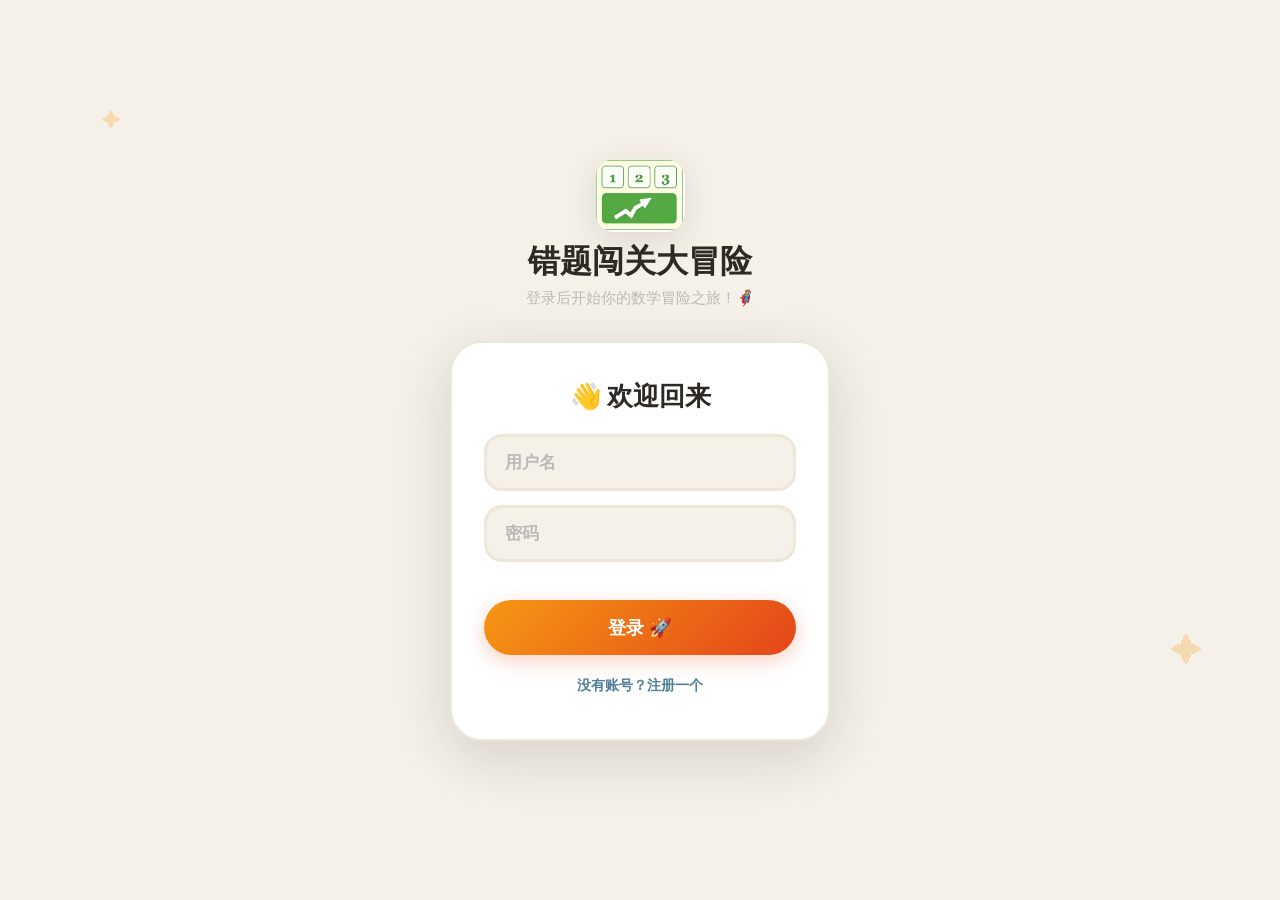
==== index.html @ e61a4754 "Initial commit: 错题闯关大冒险 H5/PWA 版 - FastAPI + Turso (libSQL) + 阿里云 DashScope OCR - PWA: manifest + se" ====
<!DOCTYPE html>
<html lang="zh-CN">
<head>
<meta charset="UTF-8">
<meta name="viewport" content="width=device-width, initial-scale=1.0, viewport-fit=cover">
<title>🏰 错题闯关大冒险</title>

<!-- PWA -->
<link rel="manifest" href="manifest.json">
<meta name="theme-color" content="#6c63ff">

<!-- iOS 全屏 -->
<meta name="apple-mobile-web-app-capable" content="yes">
<meta name="apple-mobile-web-app-status-bar-style" content="black-translucent">
<meta name="apple-mobile-web-app-title" content="错题闯关">
<link rel="apple-touch-icon" href="logo-192.png">

<!-- Android / 通用 -->
<meta name="mobile-web-app-capable" content="yes">
<meta name="application-name" content="错题闯关">

<link rel="stylesheet" href="style.css?v=5">

<script>
  if ('serviceWorker' in navigator) {
    window.addEventListener('load', () => {
      navigator.serviceWorker.register('/service-worker.js')
        .catch(err => console.warn('SW 注册失败:', err));
    });
  }
</script>
</head>
<body>

<canvas id="confetti-canvas"></canvas>

<!-- ====== AUTH SCREEN ====== -->
<div id="auth-screen">
  <div class="deco-stars"></div>
  <img src="错题本软件logo设计 (4).png" alt="错题闯关大冒险" class="app-logo" />
  <h1>错题<span class="highlight">闯关</span>大冒险</h1>
  <p class="subtitle">登录后开始你的数学冒险之旅！🦸</p>

  <div class="auth-card" id="login-card">
    <h2>👋 欢迎回来</h2>
    <div class="auth-field">
      <input type="text" id="login-username" placeholder="用户名" autocomplete="username" />
    </div>
    <div class="auth-field">
      <input type="password" id="login-password" placeholder="密码" autocomplete="current-password" />
    </div>
    <div class="auth-error" id="login-error"></div>
    <button class="auth-btn primary" onclick="doLogin()">登录 🚀</button>
    <button class="auth-btn link" onclick="showRegister()">没有账号？注册一个</button>
  </div>

  <div class="auth-card" id="register-card" style="display:none">
    <h2>✨ 创建新账号</h2>
    <div class="auth-field">
      <input type="text" id="reg-username" placeholder="用户名（至少2位）" autocomplete="username" />
    </div>
    <div class="auth-field">
      <input type="text" id="reg-display" placeholder="昵称（选填）" />
    </div>
    <div class="auth-field">
      <input type="password" id="reg-password" placeholder="密码（至少3位）" autocomplete="new-password" />
    </div>
    <div class="auth-error" id="reg-error"></div>
    <button class="auth-btn primary" onclick="doRegister()">注册 🎉</button>
    <button class="auth-btn link" onclick="showLogin()">已有账号？去登录</button>
  </div>
</div>

<!-- ====== START SCREEN ====== -->
<div id="start-screen" style="display:none">
  <div class="deco-stars"></div>
  <!-- User bar: score + user info -->
  <div class="user-bar">
    <div class="score-badge" id="score-badge">⭐ <span id="user-score">0</span> 分</div>
    <div class="user-info">
      <span class="user-name" id="user-name"></span>
      <button class="logout-btn" onclick="doLogout()">退出</button>
    </div>
  </div>

  <img src="错题本软件logo设计 (4).png" alt="错题闯关大冒险" class="app-logo app-logo-sm" />
  <h1>错题<span class="highlight">闯关</span>大冒险</h1>
  <p class="subtitle">选择关卡，消灭错题怪兽，变成数学小超人！🦸</p>
  <div class="level-preview">
    <div class="level-card" id="lv1-card" onclick="openSettings(1)">
      <div class="lc-emoji">🌱</div>
      <div class="lc-name">第一关 · 新手村</div>
      <div class="lc-desc">10以内加减法</div>
      <div class="lc-count" id="lv1-count"></div>
      <div class="lc-remaining" id="lv1-remaining"></div>
      <div class="lc-badge" id="lv1-badge" style="display:none">✅ 闯关成功</div>
    </div>
    <div class="level-card" id="lv2-card" onclick="openSettings(2)">
      <div class="lc-emoji">⚔️</div>
      <div class="lc-name">第二关 · 冒险森林</div>
      <div class="lc-desc">20以内加减法</div>
      <div class="lc-count" id="lv2-count"></div>
      <div class="lc-remaining" id="lv2-remaining"></div>
      <div class="lc-badge" id="lv2-badge" style="display:none">✅ 闯关成功</div>
    </div>
    <div class="level-card" id="lv3-card" onclick="openSettings(3)">
      <div class="lc-emoji">🐉</div>
      <div class="lc-name">第三关 · 巨龙峡谷</div>
      <div class="lc-desc">两位数计算</div>
      <div class="lc-count" id="lv3-count"></div>
      <div class="lc-remaining" id="lv3-remaining"></div>
      <div class="lc-badge" id="lv3-badge" style="display:none">✅ 闯关成功</div>
    </div>
    <div class="level-card" id="lv4-card" onclick="openSettings(4)">
      <div class="lc-emoji">👑</div>
      <div class="lc-name">第四关 · 魔王城堡</div>
      <div class="lc-desc">多步混合运算</div>
      <div class="lc-count" id="lv4-count"></div>
      <div class="lc-remaining" id="lv4-remaining"></div>
      <div class="lc-badge" id="lv4-badge" style="display:none">✅ 闯关成功</div>
    </div>
    <div class="level-card" id="lv5-card" onclick="openSettings(5)">
      <div class="lc-emoji">🚀</div>
      <div class="lc-name">第五关 · 数字天空</div>
      <div class="lc-desc">三位数计算</div>
      <div class="lc-count" id="lv5-count"></div>
      <div class="lc-remaining" id="lv5-remaining"></div>
      <div class="lc-badge" id="lv5-badge" style="display:none">✅ 闯关成功</div>
    </div>
  </div>
  <div class="start-actions">
    <button class="add-btn" onclick="openAddQuestion()">📝 录入新错题</button>
  </div>
</div>

<!-- ====== ADD QUESTION OVERLAY (批量录入) ====== -->
<div id="add-overlay">
  <div class="add-card batch-card">
    <h2>📥 批量录入错题</h2>

    <!-- 标签栏 -->
    <div class="batch-tabs">
      <button class="batch-tab active" id="tab-photo" onclick="switchBatchTab('photo')">
        📷 拍照识别
      </button>
      <button class="batch-tab" id="tab-manual" onclick="switchBatchTab('manual')">
        ✏️ 手动输入
      </button>
    </div>

    <!-- 拍照面板 -->
    <div class="batch-panel" id="panel-photo">
      <div class="photo-drop-zone" id="photo-drop-zone"
           onclick="document.getElementById('photo-input').click()"
           ondrop="handlePhotoDrop(event)"
           ondragover="event.preventDefault()">
        <div class="drop-icon">📷</div>
        <div class="drop-text">点击拍照 / 选择图片</div>
        <div class="drop-hint">支持 JPG、PNG，拖拽也可以</div>
        <input type="file" id="photo-input" accept="image/*" capture="environment"
               style="display:none" onchange="handlePhotoSelect(this)" />
      </div>
      <div id="photo-preview-wrap" style="display:none">
        <img id="photo-preview" src="" alt="预览" />
        <button class="photo-clear-btn" onclick="clearPhoto()">✕ 重新选择</button>
      </div>
      <button class="ocr-btn" id="ocr-btn" onclick="doOCR()" style="display:none">
        🤖 AI识别算式
      </button>
      <div class="ocr-status" id="ocr-status"></div>
    </div>

    <!-- 题目表格（两个 tab 共用） -->
    <div class="expr-table-wrap">
      <div class="expr-table-header">
        <span class="expr-table-hint">每行输入一道算式，如 <code>25+18</code> 或 <code>34-17</code></span>
        <span class="expr-table-count" id="expr-table-count"></span>
      </div>
      <div class="expr-table-body" id="expr-tbody"></div>
      <button class="add-row-btn" onclick="addExprRow()">＋ 再加一行</button>
    </div>

    <!-- 结果提示 -->
    <div class="batch-result" id="batch-result" style="display:none"></div>

    <!-- 操作按钮 -->
    <button class="review-add-btn" onclick="submitTable()">✅ 确认添加到错题本</button>
    <button class="add-cancel-btn" onclick="closeAddQuestion()">关闭</button>
  </div>
</div>

<!-- ====== SETTINGS OVERLAY ====== -->
<div id="settings-overlay">
  <div class="settings-card">
    <div class="sc-emoji" id="sc-emoji"></div>
    <h2 id="sc-title"></h2>
    <div class="sc-desc" id="sc-desc"></div>
    <div class="count-options">
      <button class="count-btn selected" onclick="selectCount(10, this)">10<span class="cb-label">题</span></button>
      <button class="count-btn" onclick="selectCount(20, this)">20<span class="cb-label">题</span></button>
      <button class="count-btn" onclick="selectCount(30, this)">30<span class="cb-label">题</span></button>
    </div>
    <button class="settings-start-btn" id="settings-start-btn" onclick="confirmStart()">开始答题 🚀</button>
    <button class="settings-cancel-btn" onclick="closeSettings()">取消</button>
  </div>
</div>

<!-- ====== GAME SCREEN ====== -->
<div id="game-screen">
  <div class="game-header">
    <span class="level-tag" id="level-tag" onclick="toggleLevelSwitcher(event)">
      <span id="level-tag-text"></span> ▾
      <div class="level-switcher" id="level-switcher"></div>
    </span>
    <span class="timer-tag" id="timer-tag">⏱️ <span id="timer-display">00:00</span></span>
    <span class="progress-text" id="progress-text"></span>
    <span class="hearts" id="hearts"></span>
  </div>
  <div class="progress-bar-wrap">
    <div class="progress-bar-fill" id="progress-bar-fill"></div>
  </div>
  <div class="game-body">
    <div class="q-card" id="q-card">
      <button class="home-btn" onclick="goHome()" title="返回首页">🏠 返回主页</button>
      <div class="q-num" id="q-num"></div>
      <div class="q-emoji" id="q-emoji"></div>
      <div class="q-text" id="q-text"></div>
      <input type="number" id="answer-input" placeholder="输入答案" inputmode="numeric" />
      <button class="submit-btn" id="submit-btn" onclick="submitAnswer()">提交答案 ✅</button>
    </div>
  </div>
</div>

<!-- ====== FEEDBACK OVERLAY ====== -->
<div id="feedback-overlay">
  <div class="fb-card">
    <div class="fb-emoji" id="fb-emoji"></div>
    <div class="fb-title" id="fb-title"></div>
    <div class="fb-detail" id="fb-detail"></div>
    <button class="fb-btn" id="fb-btn" onclick="nextQuestion()"></button>
  </div>
</div>

<!-- ====== LEVEL CLEAR ====== -->
<div id="level-clear-overlay">
  <div class="lc-card">
    <div class="lc-big-emoji" id="lc-emoji"></div>
    <div class="lc-big-title" id="lc-title"></div>
    <div class="lc-stats" id="lc-stats"></div>
    <div class="lc-time" id="lc-time"></div>
    <div class="lc-stars" id="lc-stars"></div>
    <div class="lc-score-change" id="lc-score-change"></div>
    <button class="lc-next-btn" id="lc-next-btn" onclick="startNextLevel()"></button>
    <button class="lc-home-btn" onclick="goHomeFromOverlay()">🏠 返回主页</button>
  </div>
</div>

<!-- ====== RESULT SCREEN ====== -->
<div id="result-screen">
  <div class="result-emoji" id="result-emoji"></div>
  <h1 id="result-title"></h1>
  <div class="result-score" id="result-score"></div>
  <div class="result-detail" id="result-detail"></div>
  <div class="result-time" id="result-time"></div>
  <div class="warning-banner" id="warning-banner" style="display:none">
    <div class="wb-title">⚠️ 这些题还是做错了，已标记到错题本！</div>
    <div class="wb-list" id="warning-list"></div>
  </div>
  <div class="result-table" id="result-table"></div>
  <div>
    <button class="result-btn" id="retry-wrong-btn" style="display:none" onclick="startRetryRound()">🔥 重做错题</button>
    <button class="result-btn secondary" onclick="location.reload()">🔄 再来一局</button>
    <button class="result-btn secondary" onclick="goHomeFromResult()">🏠 返回主页</button>
  </div>
</div>

<!-- ====== RETRY INTRO ====== -->
<div id="retry-intro">
  <div class="retry-card">
    <div class="rc-emoji">🔥</div>
    <h2>错题重做挑战！</h2>
    <p>以下题目你刚才做错了，再试一次吧！</p>
    <div class="retry-list" id="retry-list"></div>
    <button class="retry-start-btn" onclick="beginRetry()">💪 开始重做</button>
  </div>
</div>

<script>
// ==================== AUTH STATE ====================
let authToken = localStorage.getItem('authToken') || '';
let currentUser = null;

// ==================== API HELPER ====================
async function api(path, method = 'GET', body = null) {
  const opts = {
    method,
    headers: { 'Content-Type': 'application/json' }
  };
  if (authToken) opts.headers['Authorization'] = 'Bearer ' + authToken;
  if (body) opts.body = JSON.stringify(body);
  const res = await fetch(path, opts);
  return res.json();
}

// ==================== AUTH ====================
function showLogin() {
  document.getElementById('login-card').style.display = 'block';
  document.getElementById('register-card').style.display = 'none';
}
function showRegister() {
  document.getElementById('login-card').style.display = 'none';
  document.getElementById('register-card').style.display = 'block';
}

async function doLogin() {
  const username = document.getElementById('login-username').value.trim();
  const password = document.getElementById('login-password').value.trim();
  const errEl = document.getElementById('login-error');
  errEl.textContent = '';

  if (!username || !password) { errEl.textContent = '请输入用户名和密码'; return; }

  const data = await api('/api/login', 'POST', { username, password });
  if (data.ok) {
    authToken = data.token;
    localStorage.setItem('authToken', authToken);
    await loadUserAndStart();
  } else {
    errEl.textContent = data.error || '登录失败';
  }
}

async function doRegister() {
  const username = document.getElementById('reg-username').value.trim();
  const display_name = document.getElementById('reg-display').value.trim();
  const password = document.getElementById('reg-password').value.trim();
  const errEl = document.getElementById('reg-error');
  errEl.textContent = '';

  if (!username || !password) { errEl.textContent = '请输入用户名和密码'; return; }

  const data = await api('/api/register', 'POST', { username, password, display_name });
  if (data.ok) {
    authToken = data.token;
    localStorage.setItem('authToken', authToken);
    await loadUserAndStart();
  } else {
    errEl.textContent = data.error || '注册失败';
  }
}

async function doLogout() {
  await api('/api/logout', 'POST');
  authToken = '';
  localStorage.removeItem('authToken');
  currentUser = null;
  document.getElementById('start-screen').style.display = 'none';
  document.getElementById('auth-screen').style.display = 'flex';
}

// Enter key for login/register forms
document.addEventListener('keydown', e => {
  if (e.key !== 'Enter') return;
  if (document.getElementById('auth-screen').style.display !== 'none') {
    if (document.getElementById('login-card').style.display !== 'none') {
      doLogin();
    } else {
      doRegister();
    }
    e.stopPropagation();
  }
}, true);

// ==================== DATA ====================
let ALL_QUESTIONS = [];

const LEVEL_CONFIG = [
  { level: 1, name: '新手村',   emoji: '🌱', color: '#22c55e', gradient: 'linear-gradient(135deg, #22c55e, #16a34a)' },
  { level: 2, name: '冒险森林', emoji: '⚔️', color: '#3b82f6', gradient: 'linear-gradient(135deg, #3b82f6, #2563eb)' },
  { level: 3, name: '巨龙峡谷', emoji: '🐉', color: '#f59e0b', gradient: 'linear-gradient(135deg, #f59e0b, #d97706)' },
  { level: 4, name: '魔王城堡', emoji: '👑', color: '#ef4444', gradient: 'linear-gradient(135deg, #ef4444, #dc2626)' },
  { level: 5, name: '数字天空', emoji: '🚀', color: '#8b5cf6', gradient: 'linear-gradient(135deg, #8b5cf6, #6d28d9)' },
];

// Score rules
const SCORE_PER_LEVEL = { 1: 10, 2: 10, 3: 10, 4: 15, 5: 15 };
const PENALTY_PER_WRONG = 2;

const QUESTION_EMOJIS = ['🧩','🎯','🔥','💎','⭐','🎲','🏆','🌟','💡','🚀'];
const CORRECT_MSGS = ['太棒了！🎉','完美！✨','你是天才！🧠','厉害！💪','正确！🌟','优秀！👏'];
const WRONG_MSGS = ['差一点点～','再想想哦～','没关系，下次加油！','继续努力！'];

// ==================== STATE ====================
let levelQuestions = {};
let currentLevel = 1;
let currentQuestions = [];
let currentIndex = 0;
let correctCount = 0;
let totalCorrect = 0;
let totalAnswered = 0;
let allResults = [];
let wrongInRound = [];
let isRetryMode = false;
let selectedCount = 10;
let pendingLevel = 1;
let currentAttempt = 0;
let masteredIds = new Set();
let roundScoreDelta = 0; // Track score change per level

// Timer
let timerInterval = null;
let timerSeconds = 0;
let totalTimerSeconds = 0;

// ==================== LOAD USER DATA ====================
async function loadUserAndStart() {
  // Load user info
  const meData = await api('/api/me');
  if (!meData.ok) {
    authToken = '';
    localStorage.removeItem('authToken');
    document.getElementById('auth-screen').style.display = 'flex';
    return;
  }
  currentUser = meData.user;

  // Load questions
  const qData = await api('/api/questions');
  if (qData.ok) {
    ALL_QUESTIONS = qData.questions;
    masteredIds = new Set(qData.mastered_ids);
  }

  // Show main screen
  document.getElementById('auth-screen').style.display = 'none';
  document.getElementById('start-screen').style.display = 'flex';

  // Update user display
  document.getElementById('user-name').textContent = currentUser.display_name;
  document.getElementById('user-score').textContent = currentUser.score;

  init();
}

// ==================== INIT ====================
function init() {
  for (let lv = 1; lv <= 5; lv++) {
    const pool = ALL_QUESTIONS.filter(q => q.level === lv && !masteredIds.has(q.id));
    shuffle(pool);
    levelQuestions[lv] = pool;
  }
  updateStartScreen();
}

function updateStartScreen() {
  // Update score display
  if (currentUser) {
    document.getElementById('user-score').textContent = currentUser.score;
  }

  for (let lv = 1; lv <= 5; lv++) {
    const total = ALL_QUESTIONS.filter(q => q.level === lv).length;
    const mastered = ALL_QUESTIONS.filter(q => q.level === lv && masteredIds.has(q.id)).length;
    const remaining = total - mastered;
    const el = document.getElementById(`lv${lv}-count`);
    if (el) el.textContent = `共 ${total} 题 · 已掌握 ${mastered} 题`;
    const remEl = document.getElementById(`lv${lv}-remaining`);
    const badgeEl = document.getElementById(`lv${lv}-badge`);
    const cardEl = document.getElementById(`lv${lv}-card`);
    if (remaining === 0 && total > 0) {
      if (remEl) { remEl.textContent = ''; remEl.style.display = 'none'; }
      if (badgeEl) { badgeEl.style.display = 'inline-block'; }
      if (cardEl) { cardEl.classList.add('mastered'); }
    } else {
      if (remEl) {
        remEl.textContent = total > 0 ? `剩余 ${remaining} 题待闯关` : '暂无题目';
        remEl.style.display = 'block';
      }
      if (badgeEl) { badgeEl.style.display = 'none'; }
      if (cardEl) { cardEl.classList.remove('mastered'); }
    }
    levelQuestions[lv] = ALL_QUESTIONS.filter(q => q.level === lv && !masteredIds.has(q.id));
    shuffle(levelQuestions[lv]);
  }
}

function shuffle(arr) {
  for (let i = arr.length - 1; i > 0; i--) {
    const j = Math.floor(Math.random() * (i + 1));
    [arr[i], arr[j]] = [arr[j], arr[i]];
  }
}

// ==================== SETTINGS ====================
function openSettings(lv) {
  const remaining = ALL_QUESTIONS.filter(q => q.level === lv && !masteredIds.has(q.id)).length;
  if (remaining === 0) return;
  pendingLevel = lv;
  selectedCount = 10;
  const cfg = LEVEL_CONFIG[lv - 1];
  const total = levelQuestions[lv].length;

  document.getElementById('sc-emoji').textContent = cfg.emoji;
  document.getElementById('sc-title').textContent = `第${lv}关 · ${cfg.name}`;
  document.getElementById('sc-desc').textContent = `还有 ${total} 道错题待攻克`;
  document.getElementById('settings-start-btn').style.background = cfg.gradient;

  const counts = [10, 20, 30];
  let firstAvail = -1;
  document.querySelectorAll('.count-btn').forEach((btn, i) => {
    const available = counts[i] <= total;
    btn.disabled = !available;
    btn.style.opacity = available ? 1 : 0.3;
    btn.classList.remove('selected');
    if (available && firstAvail === -1) firstAvail = i;
  });
  if (firstAvail >= 0) {
    document.querySelectorAll('.count-btn')[firstAvail].classList.add('selected');
    selectedCount = counts[firstAvail];
  } else {
    selectedCount = total;
  }

  document.getElementById('settings-overlay').classList.add('active');
}

function closeSettings() {
  document.getElementById('settings-overlay').classList.remove('active');
}

function selectCount(n, el) {
  selectedCount = n;
  document.querySelectorAll('.count-btn').forEach(b => b.classList.remove('selected'));
  el.classList.add('selected');
}

function confirmStart() {
  closeSettings();
  startFromLevel(pendingLevel, selectedCount);
}

// ==================== TIMER ====================
function startTimer() {
  timerSeconds = 0;
  updateTimerDisplay();
  if (timerInterval) clearInterval(timerInterval);
  timerInterval = setInterval(() => { timerSeconds++; updateTimerDisplay(); }, 1000);
}

function stopTimer() {
  if (timerInterval) { clearInterval(timerInterval); timerInterval = null; }
}

function updateTimerDisplay() {
  const m = Math.floor(timerSeconds / 60);
  const s = timerSeconds % 60;
  const el = document.getElementById('timer-display');
  if (el) el.textContent = `${String(m).padStart(2,'0')}:${String(s).padStart(2,'0')}`;
}

function formatTime(secs) {
  const m = Math.floor(secs / 60);
  const s = secs % 60;
  return m > 0 ? `${m}分${s}秒` : `${s}秒`;
}

// ==================== LEVEL SWITCHER ====================
function toggleLevelSwitcher(e) {
  e.stopPropagation();
  const sw = document.getElementById('level-switcher');
  const isOpen = sw.classList.contains('open');
  sw.classList.toggle('open');
  if (!isOpen) {
    sw.innerHTML = '';
    for (let lv = 1; lv <= 5; lv++) {
      const cfg = LEVEL_CONFIG[lv - 1];
      const count = levelQuestions[lv].length;
      const div = document.createElement('div');
      div.className = 'ls-item' + (lv === currentLevel ? ' current' : '');
      div.innerHTML = `${cfg.emoji} 第${lv}关 · ${cfg.name} <span style="opacity:0.5;font-size:0.8rem;margin-left:auto">${count}题</span>`;
      div.onclick = (ev) => { ev.stopPropagation(); switchLevel(lv); };
      sw.appendChild(div);
    }
  }
}

function switchLevel(lv) {
  document.getElementById('level-switcher').classList.remove('open');
  if (lv === currentLevel) return;
  stopTimer();
  totalTimerSeconds += timerSeconds;
  currentLevel = lv;
  startLevel(currentLevel);
  startTimer();
}

document.addEventListener('click', () => {
  document.getElementById('level-switcher')?.classList.remove('open');
});

// ==================== GAME FLOW ====================
function startFromLevel(lv, count) {
  document.getElementById('start-screen').style.display = 'none';
  document.getElementById('game-screen').style.display = 'flex';
  currentLevel = lv;
  totalCorrect = 0;
  totalAnswered = 0;
  totalTimerSeconds = 0;
  allResults = [];
  wrongInRound = [];
  isRetryMode = false;
  selectedCount = count || 10;
  startLevel(currentLevel);
  startTimer();
}

function startLevel(lv) {
  const pool = levelQuestions[lv];
  shuffle(pool);
  currentQuestions = pool.slice(0, selectedCount);
  if (currentQuestions.length === 0) {
    if (lv < 5) { currentLevel = lv + 1; startLevel(currentLevel); }
    else { stopTimer(); totalTimerSeconds += timerSeconds; showFinalResult(); }
    return;
  }
  currentIndex = 0;
  correctCount = 0;
  roundScoreDelta = 0;
  updateHeader();
  showQuestion();
}

function updateHeader() {
  const cfg = LEVEL_CONFIG[currentLevel - 1];
  document.getElementById('level-tag-text').textContent = `${cfg.emoji} 第${currentLevel}关 · ${cfg.name}`;
  document.getElementById('level-tag').style.background = cfg.gradient;
  document.getElementById('progress-text').textContent = `${currentIndex + 1} / ${currentQuestions.length}`;
  const pct = (currentIndex / currentQuestions.length) * 100;
  const bar = document.getElementById('progress-bar-fill');
  bar.style.width = pct + '%';
  bar.style.background = cfg.gradient;
  const wrongSoFar = currentIndex - correctCount;
  const maxWrong = 7;
  const heartsLeft = Math.max(0, maxWrong - wrongSoFar);
  document.getElementById('hearts').textContent = '❤️'.repeat(Math.min(heartsLeft, 5)) + (heartsLeft > 5 ? `+${heartsLeft-5}` : '');
  document.getElementById('submit-btn').style.background = cfg.gradient;
}

function showQuestion() {
  const q = currentQuestions[currentIndex];
  document.getElementById('q-num').textContent = `第 ${currentLevel} 关 · 第 ${currentIndex + 1} 题（共 ${currentQuestions.length} 题）`;
  document.getElementById('q-emoji').textContent = QUESTION_EMOJIS[currentIndex % QUESTION_EMOJIS.length];
  let displayText = q.display;
  if (q.type === 'fill_blank') {
    displayText = displayText.replace('（）', '(?)').replace('()', '(?)');
  }
  document.getElementById('q-text').textContent = displayText;
  const input = document.getElementById('answer-input');
  input.value = '';
  input.placeholder = q.type === 'fill_blank' ? '(?) 里填几？' : '输入答案';
  const card = document.getElementById('q-card');
  card.style.animation = 'none';
  card.offsetHeight;
  card.style.animation = 'slide-up 0.35s cubic-bezier(0.175,0.885,0.32,1.275)';
  currentAttempt = 0;
  updateHeader();
  setTimeout(() => input.focus(), 300);
}

document.addEventListener('keydown', e => {
  if (e.key === 'Enter') {
    if (document.getElementById('feedback-overlay').classList.contains('active')) {
      nextQuestion();
    } else if (document.getElementById('level-clear-overlay').classList.contains('active')) {
      startNextLevel();
    } else if (document.getElementById('game-screen').style.display === 'flex') {
      submitAnswer();
    }
  }
});

function submitAnswer() {
  const input = document.getElementById('answer-input');
  const val = input.value.trim();
  if (val === '') {
    input.style.borderColor = '#ef4444';
    input.style.animation = 'none';
    input.offsetHeight;
    input.style.animation = 'shake 0.3s';
    setTimeout(() => input.style.borderColor = '', 600);
    return;
  }

  const userAns = parseInt(val, 10);
  const q = currentQuestions[currentIndex];
  const isRight = userAns === q.answer;

  if (isRight) {
    correctCount++; totalCorrect++;
    masteredIds.add(q.id);
    totalAnswered++;
    allResults.push({ question: q.display, userAns, correct: q.answer, isRight: true, level: currentLevel, qData: q });

    // Mark correct on server
    api('/api/mark-correct', 'POST', { question_id: q.id });

    const cfg = LEVEL_CONFIG[currentLevel - 1];
    document.getElementById('fb-emoji').textContent = '🎉';
    document.getElementById('fb-title').textContent = CORRECT_MSGS[Math.floor(Math.random() * CORRECT_MSGS.length)];
    document.getElementById('fb-detail').innerHTML = `答案是 <b>${q.answer}</b>，你答对了！`;
    const fbBtn = document.getElementById('fb-btn');
    fbBtn.style.background = '#22c55e';
    const isLast = currentIndex >= currentQuestions.length - 1;
    fbBtn.textContent = isLast ? '查看关卡成绩 📊' : '下一题 ➡️';
    document.getElementById('feedback-overlay').classList.add('active');
    launchMiniConfetti();

  } else {
    currentAttempt++;
    if (currentAttempt === 1) {
      document.getElementById('fb-emoji').textContent = '🤔';
      document.getElementById('fb-title').textContent = '再想想哦～';
      document.getElementById('fb-detail').innerHTML = `你答的是 <b>${userAns}</b>，好像不太对哦。<br>不着急，再想一想吧！💪`;
      const fbBtn = document.getElementById('fb-btn');
      fbBtn.style.background = LEVEL_CONFIG[currentLevel - 1].gradient;
      fbBtn.textContent = '再试一次 ✏️';
      fbBtn.onclick = function() {
        document.getElementById('feedback-overlay').classList.remove('active');
        input.value = ''; input.focus();
        fbBtn.onclick = function() { nextQuestion(); };
      };
      document.getElementById('feedback-overlay').classList.add('active');
    } else if (currentAttempt === 2) {
      const hint = generateHint(q);
      document.getElementById('fb-emoji').textContent = '💡';
      document.getElementById('fb-title').textContent = '让我来帮你想想...';
      document.getElementById('fb-detail').innerHTML =
        `你答的是 <b>${userAns}</b>，还是不对哦。<br>` +
        `<div class="hint-box"><div class="hint-title"><span class="hint-icon">🧙‍♂️</span>小提示</div>${hint}</div>`;
      const fbBtn = document.getElementById('fb-btn');
      fbBtn.style.background = 'linear-gradient(135deg, #f59e0b, #d97706)';
      fbBtn.textContent = '我再算一次 ✏️';
      fbBtn.onclick = function() {
        document.getElementById('feedback-overlay').classList.remove('active');
        input.value = ''; input.focus();
        fbBtn.onclick = function() { nextQuestion(); };
      };
      document.getElementById('feedback-overlay').classList.add('active');
    } else {
      totalAnswered++;
      allResults.push({ question: q.display, userAns, correct: q.answer, isRight: false, level: currentLevel, qData: q });
      wrongInRound.push(q);
      api('/api/mark-wrong', 'POST', { question_id: q.id });

      document.getElementById('fb-emoji').textContent = '😢';
      document.getElementById('fb-title').textContent = '没关系，记住答案下次就会了！';
      document.getElementById('fb-detail').innerHTML =
        `你答的是 <b>${userAns}</b>，正确答案是 <span class="correct-ans">${q.answer}</span>` +
        `<br><span style="font-size:0.85rem;color:#999;margin-top:4px;display:inline-block">📝 下次再遇到这道题，你一定能答对！</span>`;
      const fbBtn = document.getElementById('fb-btn');
      fbBtn.style.background = LEVEL_CONFIG[currentLevel - 1].gradient;
      const isLast = currentIndex >= currentQuestions.length - 1;
      fbBtn.textContent = isLast ? '查看关卡成绩 📊' : '下一题 ➡️';
      fbBtn.onclick = function() { nextQuestion(); };
      document.getElementById('feedback-overlay').classList.add('active');
    }
  }
}

function generateHint(q) {
  const display = q.display.replace(' = ?', '').replace('= ?', '').trim();
  const parts = display.match(/(\d+)\s*([+\-])\s*(\d+)(?:\s*([+\-])\s*(\d+))?/);
  if (!parts) return `仔细看看算式，一步一步慢慢算哦～`;
  const a = parseInt(parts[1]);
  const op1 = parts[2];
  const b = parseInt(parts[3]);
  const op2 = parts[4];
  const c = parts[5] ? parseInt(parts[5]) : null;

  if (c !== null && op2) {
    const mid = op1 === '+' ? a + b : a - b;
    return `这道题有两步哦！<br>第一步：先算 <b>${a} ${op1} ${b} = ?</b><br>第二步：再用第一步的结果 ${op2} ${c}<br>试试看：<b>${a} ${op1} ${b}</b> 等于多少？`;
  }
  if (op1 === '+') {
    if (b <= 10 && a <= 10) {
      return `数一数：从 <b>${a}</b> 开始，再往后数 <b>${b}</b> 个数，数到几呢？<br><span style="color:#888">💭 ${a}... 然后 ${Array.from({length: Math.min(b,5)}, (_,i)=>a+i+1).join('... ')}...</span>`;
    } else if (b < 10) {
      const ones_a = a % 10; const ones_sum = ones_a + b;
      if (ones_sum >= 10) return `个位 <b>${ones_a} + ${b} = ${ones_sum}</b>，超过10了要进位哦！<br>想想看：<b>${ones_a} + ${b}</b> 等于多少？十位要加1！`;
      return `十位不变，只要算个位：<b>${ones_a} + ${b} = ?</b>`;
    } else {
      const ones = (a % 10) + (b % 10);
      return `先把个位加起来：<b>${a%10} + ${b%10} = ${ones}</b>` + (ones >= 10 ? `，超过10要进位！` : ``) + `<br>再把十位加起来` + (ones >= 10 ? `（别忘了加进位的1）` : ``) + `<br>试试看吧！`;
    }
  } else {
    if (a <= 20 && b <= 10) {
      return `从 <b>${a}</b> 开始，往回数 <b>${b}</b> 个数。<br><span style="color:#888">💭 ${a}... ${Array.from({length: Math.min(b,4)}, (_,i)=>a-i-1).join('... ')}...</span><br>数到几呢？`;
    }
    const ones_a = a % 10; const ones_b = b % 10;
    if (ones_a < ones_b) return `个位 <b>${ones_a}</b> 不够减 <b>${ones_b}</b>，要向十位借1变成 <b>${ones_a + 10}</b>！<br><b>${ones_a + 10} - ${ones_b} = ?</b>，十位记得减1哦！`;
    return `十位：<b>${Math.floor(a/10)} - ${Math.floor(b/10)} = ?</b><br>个位：<b>${ones_a} - ${ones_b} = ?</b><br>拼起来就是答案啦！`;
  }
}

function nextQuestion() {
  document.getElementById('feedback-overlay').classList.remove('active');
  document.getElementById('fb-btn').onclick = function() { nextQuestion(); };
  currentIndex++;
  if (currentIndex < currentQuestions.length) {
    setTimeout(showQuestion, 150);
  } else {
    stopTimer();
    totalTimerSeconds += timerSeconds;
    showLevelClear();
  }
}

// ==================== SCORE CALCULATION ====================
async function calculateAndApplyScore() {
  const lv = currentLevel;
  const totalInRound = currentQuestions.length;
  const wrongCount = totalInRound - correctCount;

  let delta = 0;
  if (correctCount === totalInRound) {
    // 全对：加满分
    delta = SCORE_PER_LEVEL[lv] || 10;
  }
  // 每道错题扣分
  delta -= wrongCount * PENALTY_PER_WRONG;

  roundScoreDelta = delta;

  if (delta !== 0) {
    const reason = `第${lv}关: 答对${correctCount}/${totalInRound}`;
    const result = await api('/api/update-score', 'POST', { delta, reason });
    if (result.ok) {
      currentUser.score = result.score;
    }
  }
  return delta;
}

async function showLevelClear() {
  const cfg = LEVEL_CONFIG[currentLevel - 1];
  const pct = Math.round((correctCount / currentQuestions.length) * 100);
  const stars = pct === 100 ? 3 : pct >= 70 ? 2 : pct >= 40 ? 1 : 0;

  // Calculate score
  const delta = await calculateAndApplyScore();

  document.getElementById('lc-emoji').textContent = stars === 3 ? '🏆' : stars === 2 ? '🌟' : stars === 1 ? '💪' : '📚';
  document.getElementById('lc-title').textContent = `${cfg.emoji} 第${currentLevel}关 · ${cfg.name} 通关！`;
  document.getElementById('lc-stats').textContent = `答对 ${correctCount}/${currentQuestions.length}，正确率 ${pct}%`;
  document.getElementById('lc-time').textContent = `⏱️ 用时 ${formatTime(timerSeconds)}`;
  document.getElementById('lc-stars').textContent = '⭐'.repeat(stars) + '☆'.repeat(3 - stars);

  // Score change display
  const scoreEl = document.getElementById('lc-score-change');
  if (delta > 0) {
    scoreEl.textContent = `🎉 积分 +${delta}`;
    scoreEl.className = 'lc-score-change score-up';
  } else if (delta < 0) {
    scoreEl.textContent = `😢 积分 ${delta}`;
    scoreEl.className = 'lc-score-change score-down';
  } else {
    scoreEl.textContent = `积分不变`;
    scoreEl.className = 'lc-score-change';
  }

  const nextBtn = document.getElementById('lc-next-btn');
  if (currentLevel < 5 && levelQuestions[currentLevel + 1]?.length > 0) {
    const nextCfg = LEVEL_CONFIG[currentLevel];
    nextBtn.textContent = `进入第${currentLevel+1}关 · ${nextCfg.name} ${nextCfg.emoji}`;
    nextBtn.style.background = nextCfg.gradient;
  } else {
    nextBtn.textContent = '查看总成绩 🏆';
    nextBtn.style.background = 'linear-gradient(135deg, #FFD700, #FF8C00)';
  }

  document.getElementById('progress-bar-fill').style.width = '100%';
  document.getElementById('level-clear-overlay').classList.add('active');
  if (stars === 3) launchConfetti();
}

function startNextLevel() {
  document.getElementById('level-clear-overlay').classList.remove('active');
  if (currentLevel < 5 && levelQuestions[currentLevel + 1]?.length > 0) {
    currentLevel++;
    startLevel(currentLevel);
    startTimer();
  } else {
    showFinalResult();
  }
}

// ==================== FINAL RESULT ====================
function showFinalResult() {
  document.getElementById('game-screen').style.display = 'none';
  document.getElementById('result-screen').style.display = 'flex';

  const pct = totalAnswered > 0 ? Math.round((totalCorrect / totalAnswered) * 100) : 0;
  let emoji, title;
  if (pct === 100) { emoji = '🏆'; title = '满分通关！你是数学王者！'; }
  else if (pct >= 80) { emoji = '🌟'; title = '非常棒！几乎完美！'; }
  else if (pct >= 60) { emoji = '💪'; title = '不错！继续加油！'; }
  else { emoji = '📚'; title = '需要多多练习哦～'; }

  document.getElementById('result-emoji').textContent = emoji;
  document.getElementById('result-title').textContent = title;
  document.getElementById('result-score').textContent = `${totalCorrect} / ${totalAnswered}`;
  document.getElementById('result-detail').textContent = `正确率 ${pct}%`;
  document.getElementById('result-time').textContent = `⏱️ 总用时 ${formatTime(totalTimerSeconds)}`;

  const table = document.getElementById('result-table');
  table.innerHTML = '';
  for (const r of allResults) {
    const div = document.createElement('div');
    div.className = 'result-row';
    div.innerHTML = `
      <span class="rr-q">${r.question}</span>
      <span class="rr-ans">你答 ${r.userAns}</span>
      <span class="${r.isRight ? 'rr-correct' : 'rr-wrong'}">${r.isRight ? '✔' : `✘ → ${r.correct}`}</span>
    `;
    table.appendChild(div);
  }

  if (wrongInRound.length > 0) {
    document.getElementById('warning-banner').style.display = 'block';
    document.getElementById('warning-list').innerHTML = wrongInRound.map(q => `• ${q.display}`).join('<br>');
    document.getElementById('retry-wrong-btn').style.display = 'inline-block';
  } else {
    document.getElementById('warning-banner').style.display = 'none';
    document.getElementById('retry-wrong-btn').style.display = 'none';
  }

  if (pct === 100) launchConfetti();
}

// ==================== RETRY ROUND ====================
function startRetryRound() {
  document.getElementById('result-screen').style.display = 'none';
  document.getElementById('retry-list').innerHTML = wrongInRound.map(q => `• ${q.display}`).join('<br>');
  document.getElementById('retry-intro').classList.add('active');
}

function beginRetry() {
  document.getElementById('retry-intro').classList.remove('active');
  isRetryMode = true;
  shuffle(wrongInRound);
  currentQuestions = [...wrongInRound];
  wrongInRound = [];
  currentIndex = 0;
  correctCount = 0;
  totalCorrect = 0;
  totalAnswered = 0;
  totalTimerSeconds = 0;
  allResults = [];
  currentLevel = 6;
  LEVEL_CONFIG[5] = { level: 6, name: '错题重做', emoji: '🔥', color: '#ef4444', gradient: 'linear-gradient(135deg, #ef4444, #f97316)' };
  document.getElementById('game-screen').style.display = 'flex';
  updateHeader();
  showQuestion();
  startTimer();
}

// ==================== HOME ====================
function goHome() {
  if (confirm('确定要返回首页吗？当前进度不会保存哦～')) doGoHome();
}

function goHomeFromOverlay() {
  document.getElementById('level-clear-overlay').classList.remove('active');
  doGoHome();
}

function goHomeFromResult() {
  doGoHome();
}

async function doGoHome() {
  stopTimer();
  // Reload fresh data from server
  const qData = await api('/api/questions');
  if (qData.ok) {
    ALL_QUESTIONS = qData.questions;
    masteredIds = new Set(qData.mastered_ids);
  }
  const meData = await api('/api/me');
  if (meData.ok) currentUser = meData.user;

  for (let lv = 1; lv <= 5; lv++) {
    levelQuestions[lv] = ALL_QUESTIONS.filter(q => q.level === lv && !masteredIds.has(q.id));
    shuffle(levelQuestions[lv]);
  }
  document.getElementById('game-screen').style.display = 'none';
  document.getElementById('result-screen').style.display = 'none';
  document.getElementById('start-screen').style.display = 'flex';
  updateStartScreen();
}

// ==================== CONFETTI ====================
function launchConfetti() {
  const canvas = document.getElementById('confetti-canvas');
  const ctx = canvas.getContext('2d');
  canvas.width = window.innerWidth; canvas.height = window.innerHeight;
  const particles = [];
  const colors = ['#FFD700','#FF6B6B','#4ECDC4','#45B7D1','#96CEB4','#FFEAA7','#DDA0DD','#98D8C8'];
  for (let i = 0; i < 150; i++) {
    particles.push({
      x: Math.random()*canvas.width, y: Math.random()*canvas.height-canvas.height,
      w: Math.random()*10+5, h: Math.random()*6+3,
      color: colors[Math.floor(Math.random()*colors.length)],
      vx: (Math.random()-0.5)*4, vy: Math.random()*3+2,
      rot: Math.random()*360, vr: (Math.random()-0.5)*10
    });
  }
  let frame = 0;
  function animate() {
    ctx.clearRect(0,0,canvas.width,canvas.height);
    let alive = false;
    for (const p of particles) {
      p.x+=p.vx; p.y+=p.vy; p.rot+=p.vr; p.vy+=0.05;
      if(p.y<canvas.height+20)alive=true;
      ctx.save(); ctx.translate(p.x,p.y); ctx.rotate(p.rot*Math.PI/180);
      ctx.fillStyle=p.color; ctx.fillRect(-p.w/2,-p.h/2,p.w,p.h); ctx.restore();
    }
    frame++;
    if(alive&&frame<300)requestAnimationFrame(animate);
    else ctx.clearRect(0,0,canvas.width,canvas.height);
  }
  animate();
}

function launchMiniConfetti() {
  const canvas = document.getElementById('confetti-canvas');
  const ctx = canvas.getContext('2d');
  canvas.width=window.innerWidth; canvas.height=window.innerHeight;
  const colors=['#FFD700','#22c55e','#4ECDC4','#FF6B6B'];
  const particles=[];
  const cx=canvas.width/2, cy=canvas.height/2;
  for(let i=0;i<30;i++){
    const angle=Math.random()*Math.PI*2;
    const speed=Math.random()*6+2;
    particles.push({x:cx,y:cy,vx:Math.cos(angle)*speed,vy:Math.sin(angle)*speed-3,size:Math.random()*6+3,color:colors[Math.floor(Math.random()*colors.length)],life:1});
  }
  function animate(){
    ctx.clearRect(0,0,canvas.width,canvas.height);
    let alive=false;
    for(const p of particles){
      p.x+=p.vx;p.y+=p.vy;p.vy+=0.15;p.life-=0.02;
      if(p.life>0){alive=true;ctx.globalAlpha=p.life;ctx.fillStyle=p.color;ctx.beginPath();ctx.arc(p.x,p.y,p.size,0,Math.PI*2);ctx.fill();}
    }
    ctx.globalAlpha=1;
    if(alive)requestAnimationFrame(animate);
    else ctx.clearRect(0,0,canvas.width,canvas.height);
  }
  animate();
}

// ==================== BATCH ADD QUESTION ====================
let currentPhotoB64 = '';
let currentMediaType = 'image/jpeg';
let reviewExpressions = []; // 兼容旧引用，已不再使用

function openAddQuestion() {
  switchBatchTab('photo');
  clearPhoto();
  resetExprTable();
  document.getElementById('batch-result').style.display = 'none';
  document.getElementById('add-overlay').classList.add('active');
}

function closeAddQuestion() {
  document.getElementById('add-overlay').classList.remove('active');
}

function switchBatchTab(tab) {
  document.getElementById('tab-photo').classList.toggle('active', tab === 'photo');
  document.getElementById('tab-manual').classList.toggle('active', tab === 'manual');
  // 拍照面板只在 photo tab 显示；表格和确认按钮始终可见
  document.getElementById('panel-photo').style.display = tab === 'photo' ? 'block' : 'none';
  document.getElementById('batch-result').style.display = 'none';
  if (tab === 'manual') {
    setTimeout(() => {
      const first = document.querySelector('.expr-row-input');
      if (first) first.focus();
    }, 150);
  }
}

// ---- 表格行管理 ----
function resetExprTable(rows) {
  const tbody = document.getElementById('expr-tbody');
  tbody.innerHTML = '';
  const initRows = rows || ['', '', ''];
  initRows.forEach(v => addExprRow(v));
  updateTableCount();
}

function addExprRow(value = '') {
  const tbody = document.getElementById('expr-tbody');
  const idx = tbody.children.length + 1;
  const row = document.createElement('div');
  row.className = 'expr-row';
  row.innerHTML = `
    <span class="expr-row-num">${idx}</span>
    <input class="expr-row-input" type="text" inputmode="numeric"
           placeholder="如：25+18" value="${value}"
           oninput="updateTableCount()"
           onkeydown="handleRowKeydown(event, this)" />
    <button class="expr-row-del" onclick="deleteRow(this)" title="删除这行">✕</button>
  `;
  tbody.appendChild(row);
  updateTableCount();
  // 如果有值，滚动到底部
  if (value) tbody.scrollTop = tbody.scrollHeight;
}

function deleteRow(btn) {
  const row = btn.closest('.expr-row');
  row.remove();
  // 重新编号
  document.querySelectorAll('.expr-row-num').forEach((el, i) => { el.textContent = i + 1; });
  updateTableCount();
}

function handleRowKeydown(e, input) {
  if (e.key === 'Enter') {
    // 回车跳到下一行，或在末行新增一行
    const rows = [...document.querySelectorAll('.expr-row-input')];
    const idx = rows.indexOf(input);
    if (idx < rows.length - 1) {
      rows[idx + 1].focus();
    } else {
      addExprRow();
      setTimeout(() => {
        const all = document.querySelectorAll('.expr-row-input');
        all[all.length - 1].focus();
      }, 50);
    }
    e.preventDefault();
  }
}

function updateTableCount() {
  const filled = [...document.querySelectorAll('.expr-row-input')]
    .filter(el => el.value.trim()).length;
  const el = document.getElementById('expr-table-count');
  el.textContent = filled > 0 ? `已填 ${filled} 道` : '';
}

// ---- 拍照 / 图片上传 ----
function handlePhotoSelect(input) {
  const file = input.files[0];
  if (!file) return;
  loadPhotoFile(file);
}

function handlePhotoDrop(e) {
  e.preventDefault();
  const file = e.dataTransfer.files[0];
  if (file && file.type.startsWith('image/')) loadPhotoFile(file);
}

function loadPhotoFile(file) {
  currentMediaType = file.type || 'image/jpeg';
  const reader = new FileReader();
  reader.onload = (e) => {
    const dataUrl = e.target.result;
    currentPhotoB64 = dataUrl.split(',')[1];
    document.getElementById('photo-drop-zone').style.display = 'none';
    document.getElementById('photo-preview-wrap').style.display = 'block';
    document.getElementById('photo-preview').src = dataUrl;
    document.getElementById('ocr-btn').style.display = 'block';
    document.getElementById('ocr-status').textContent = '';
  };
  reader.readAsDataURL(file);
}

function clearPhoto() {
  currentPhotoB64 = '';
  document.getElementById('photo-input').value = '';
  document.getElementById('photo-drop-zone').style.display = 'flex';
  document.getElementById('photo-preview-wrap').style.display = 'none';
  document.getElementById('ocr-btn').style.display = 'none';
  document.getElementById('ocr-status').textContent = '';
}

async function doOCR() {
  if (!currentPhotoB64) return;
  const btn = document.getElementById('ocr-btn');
  const status = document.getElementById('ocr-status');
  btn.disabled = true;
  btn.textContent = '🤖 AI识别中...';
  status.textContent = '';

  try {
    const res = await api('/api/ocr', 'POST', {
      image_b64: currentPhotoB64,
      media_type: currentMediaType
    });
    if (res.ok && res.expressions.length > 0) {
      // 把识别结果填入表格（清空空行后追加）
      const existing = [...document.querySelectorAll('.expr-row-input')]
        .map(el => el.value.trim()).filter(Boolean);
      resetExprTable([...existing, ...res.expressions]);
      status.textContent = `✅ 识别到 ${res.expressions.length} 道算式，已填入下方表格，确认后点击添加`;
    } else if (res.ok && res.expressions.length === 0) {
      status.textContent = '⚠️ 未识别到算式，请换一张更清晰的图片试试';
    } else {
      status.textContent = '❌ ' + (res.error || '识别失败');
    }
  } catch(e) {
    status.textContent = '❌ 网络错误：' + e.message;
  }

  btn.disabled = false;
  btn.textContent = '🤖 AI识别算式';
}

// ---- 提交表格 ----
async function submitTable() {
  const inputs = [...document.querySelectorAll('.expr-row-input')];
  const exprs = inputs.map(el => el.value.trim()).filter(Boolean);

  if (exprs.length === 0) {
    showToast('请至少输入一道算式', 'warning');
    return;
  }

  // 格式校验：必须含数字和运算符
  const invalid = exprs.filter(e => !/\d/.test(e) || !/[+\-]/.test(e));
  if (invalid.length > 0) {
    showToast(`格式有误：${invalid.slice(0,3).join('、')}`, 'warning');
    return;
  }

  const btn = document.querySelector('.review-add-btn');
  btn.disabled = true;
  btn.textContent = '添加中...';

  const res = await api('/api/batch-add', 'POST', { expressions: exprs });
  btn.disabled = false;
  btn.textContent = '✅ 确认添加到错题本';

  if (res.ok) {
    const resultEl = document.getElementById('batch-result');
    let html = `<div class="br-summary">${res.summary}</div>`;
    if (res.added.length > 0)
      html += `<div class="br-added">✅ 已添加：${res.added.join('、')}</div>`;
    if (res.duplicates.length > 0)
      html += `<div class="br-dup">⚠️ 重复跳过：${res.duplicates.join('、')}</div>`;
    if (res.errors.length > 0)
      html += `<div class="br-err">❌ 无法识别：${res.errors.join('、')}</div>`;
    resultEl.innerHTML = html;
    resultEl.style.display = 'block';

    // 清空已成功添加的行，保留重复和错误的
    const keepSet = new Set([...res.duplicates, ...res.errors]);
    resetExprTable(exprs.filter(e => keepSet.has(e)));

    if (res.added.length > 0) {
      const qData = await api('/api/questions');
      if (qData.ok) { ALL_QUESTIONS = qData.questions; masteredIds = new Set(qData.mastered_ids); }
      updateStartScreen();
    }
  } else {
    showToast('❌ ' + (res.error || '添加失败'), 'error');
  }
}
function showToast(msg, type) {
  document.querySelectorAll('.toast').forEach(t => t.remove());
  const toast = document.createElement('div');
  toast.className = `toast ${type}`;
  toast.textContent = msg;
  document.body.appendChild(toast);
  setTimeout(() => toast.remove(), 2500);
}

// ==================== BOOT ====================
(async function boot() {
  if (authToken) {
    // Try auto-login with stored token
    await loadUserAndStart();
  } else {
    document.getElementById('auth-screen').style.display = 'flex';
  }
})();
</script>
</body>
</html>
---- style.css ----
/* ============================================
   错题闯关大冒险 — 暖系马卡龙设计
   灵感: Creative Oat Beverage Website Design
   ============================================ */

@import url('https://fonts.googleapis.com/css2?family=Nunito:wght@400;600;700;800;900&family=Fraunces:wght@700;900&display=swap');

/* ====== Design Tokens ====== */
:root {
  --cream:    #F5F0E8;
  --cream2:   #EDE7D9;
  --yellow:   #F59813;
  --yellow-lt:#FFF0CC;
  --coral:    #E44519;
  --blue:     #4F8096;
  --blue-lt:  #D0E8FF;
  --brown:    #2D2A26;
  --brown-md: #6B5B4E;
  --brown-lt: #BBB9B8;
  --pink-lt:  #FFE4EE;
  --mint-lt:  #D6F5E3;
  --peach-lt: #FFE8D6;
  --lav-lt:   #E8E0FF;

  /* Level card colors */
  --lv1-bg:  #D6F5E3; --lv1-fg: #1A7A47; --lv1-acc: #2ECC71;
  --lv2-bg:  #D0E8FF; --lv2-fg: #1A5A8A; --lv2-acc: #3498DB;
  --lv3-bg:  #FFF0CC; --lv3-fg: #8A5A00; --lv3-acc: #F59813;
  --lv4-bg:  #FFE4EE; --lv4-fg: #8A1A3A; --lv4-acc: #E74C8B;
  --lv5-bg:  #E8E0FF; --lv5-fg: #3A1A8A; --lv5-acc: #7C5CFC;

  --shadow-sm: 0 4px 16px rgba(45,42,38,0.08);
  --shadow-md: 0 8px 32px rgba(45,42,38,0.12);
  --shadow-lg: 0 16px 56px rgba(45,42,38,0.16);
  --radius-card: 24px;
  --radius-btn:  50px;

  --font-body: 'Nunito', 'PingFang SC', 'Microsoft YaHei', sans-serif;
  --font-head: 'Fraunces', 'PingFang SC', serif;
}

* { box-sizing: border-box; margin: 0; padding: 0; }

body {
  font-family: var(--font-body);
  background: var(--cream);
  min-height: 100vh;
  overflow-x: hidden;
  color: var(--brown);
}

/* ====== Decorative Stars ====== */
.deco-stars {
  position: absolute;
  inset: 0;
  pointer-events: none;
  overflow: hidden;
  z-index: 0;
}
.deco-stars::before,
.deco-stars::after {
  content: '✦';
  position: absolute;
  color: var(--yellow);
  opacity: 0.25;
  font-size: 1.6rem;
  animation: float-star 6s ease-in-out infinite;
}
.deco-stars::before { top: 12%; left: 8%;  animation-delay: 0s;   font-size: 1.2rem; }
.deco-stars::after  { top: 70%; right: 6%; animation-delay: 3s;   font-size: 2rem; }
@keyframes float-star {
  0%,100% { transform: translateY(0) rotate(0deg); }
  50%      { transform: translateY(-12px) rotate(20deg); }
}

/* ====== START SCREEN ====== */
#start-screen {
  min-height: 100vh;
  background: var(--cream);
  display: flex;
  flex-direction: column;
  align-items: center;
  justify-content: center;
  padding: 32px 20px 40px;
  position: relative;
}


/* App Logo */
.app-logo {
  width: 120px;
  max-width: 120px;
  height: auto;
  margin-bottom: 12px;
  border-radius: 20px;
  box-shadow: var(--shadow-md);
  animation: slide-up 0.5s cubic-bezier(0.34,1.56,0.64,1);
}

#start-screen h1 {
  font-family: var(--font-head);
  font-size: 3rem;
  color: var(--brown);
  text-align: center;
  line-height: 1.15;
  margin-bottom: 10px;
  position: relative;
}
#start-screen h1 .highlight {
  color: var(--coral);
  position: relative;
}
#start-screen h1 .highlight::after {
  content: '';
  position: absolute;
  left: 0; bottom: -2px;
  width: 100%; height: 4px;
  background: var(--yellow);
  border-radius: 2px;
}

#start-screen .subtitle {
  font-size: 1rem;
  color: var(--brown-md);
  margin-bottom: 40px;
  font-weight: 600;
}

/* Level cards grid */
.level-preview {
  display: grid;
  grid-template-columns: repeat(5, 1fr);
  gap: 14px;
  max-width: 900px;
  width: 100%;
  margin-bottom: 36px;
  position: relative;
  z-index: 1;
}

.level-card {
  border-radius: var(--radius-card);
  padding: 22px 14px;
  text-align: center;
  cursor: pointer;
  transition: transform 0.25s cubic-bezier(0.34,1.56,0.64,1), box-shadow 0.2s;
  box-shadow: var(--shadow-sm);
  position: relative;
  overflow: hidden;
  border: 2.5px solid transparent;
}
.level-card::before {
  content: '✦';
  position: absolute;
  top: 8px; right: 10px;
  font-size: 0.8rem;
  opacity: 0.3;
}
.level-card:hover {
  transform: translateY(-6px) rotate(-1deg);
  box-shadow: var(--shadow-lg);
}
.level-card:nth-child(1) { background: var(--lv1-bg); border-color: #A8E6C0; }
.level-card:nth-child(2) { background: var(--lv2-bg); border-color: #A0CAEB; }
.level-card:nth-child(3) { background: var(--lv3-bg); border-color: #F0CE80; }
.level-card:nth-child(4) { background: var(--lv4-bg); border-color: #F0A0BC; }
.level-card:nth-child(5) { background: var(--lav-lt);  border-color: #C0A8F0; }

.level-card .lc-emoji { font-size: 2.4rem; margin-bottom: 8px; display: block; }
.level-card .lc-name  { font-size: 0.95rem; font-weight: 800; color: var(--brown); margin-bottom: 4px; }
.level-card .lc-desc  { font-size: 0.75rem; color: var(--brown-md); font-weight: 600; }
.level-card .lc-count { font-size: 0.72rem; color: var(--brown-lt); margin-top: 6px; line-height: 1.7; font-weight: 600; }
.level-card .lc-remaining {
  font-size: 0.78rem;
  font-weight: 800;
  margin-top: 6px;
  display: inline-block;
  padding: 2px 10px;
  border-radius: 20px;
  background: rgba(255,255,255,0.55);
  color: var(--brown);
}

/* Mastered state */
.level-card.mastered {
  opacity: 0.65;
  cursor: default;
  border-color: #A8E6C0 !important;
  background: var(--mint-lt) !important;
}
.level-card.mastered:hover { transform: none; box-shadow: var(--shadow-sm); }

.level-card .lc-badge {
  display: inline-block;
  margin-top: 8px;
  padding: 3px 12px;
  border-radius: 20px;
  font-size: 0.72rem;
  font-weight: 800;
  background: rgba(46,204,113,0.2);
  color: #1A7A47;
}

/* Action buttons row */
.start-actions {
  display: flex;
  gap: 12px;
  flex-wrap: wrap;
  justify-content: center;
}
.add-btn {
  padding: 13px 28px;
  border-radius: var(--radius-btn);
  border: 2.5px solid var(--cream2);
  background: white;
  color: var(--brown);
  font-size: 0.95rem;
  font-weight: 800;
  cursor: pointer;
  transition: all 0.2s;
  font-family: var(--font-body);
  box-shadow: var(--shadow-sm);
}
.add-btn:hover {
  border-color: var(--yellow);
  background: var(--yellow-lt);
  transform: translateY(-2px);
  box-shadow: var(--shadow-md);
}

/* ====== SETTINGS OVERLAY ====== */
#settings-overlay {
  display: none;
  position: fixed;
  inset: 0;
  background: rgba(45,42,38,0.5);
  backdrop-filter: blur(8px);
  z-index: 150;
  align-items: center;
  justify-content: center;
}
#settings-overlay.active { display: flex; }

.settings-card {
  background: white;
  border-radius: 32px;
  padding: 40px 32px;
  width: 90%;
  max-width: 400px;
  text-align: center;
  animation: pop-in 0.35s cubic-bezier(0.34,1.56,0.64,1);
  box-shadow: var(--shadow-lg);
}
.settings-card .sc-emoji { font-size: 3rem; margin-bottom: 12px; }
.settings-card h2 { font-family: var(--font-head); font-size: 1.6rem; margin-bottom: 4px; color: var(--brown); }
.settings-card .sc-desc { font-size: 0.9rem; color: var(--brown-md); margin-bottom: 24px; font-weight: 600; }

.count-options {
  display: flex;
  gap: 12px;
  justify-content: center;
  margin-bottom: 20px;
}
.count-btn {
  flex: 1;
  padding: 14px 0;
  border: 3px solid var(--cream2);
  border-radius: 18px;
  background: var(--cream);
  font-size: 1.3rem;
  font-weight: 800;
  color: var(--brown);
  cursor: pointer;
  transition: all 0.18s;
  font-family: var(--font-body);
}
.count-btn:hover { border-color: var(--yellow); background: var(--yellow-lt); }
.count-btn.selected { border-color: var(--yellow); background: var(--yellow); color: white; }
.count-btn .cb-label { font-size: 0.68rem; font-weight: 700; display: block; margin-top: 2px; opacity: 0.7; }
.count-btn.selected .cb-label { opacity: 0.85; }

.settings-start-btn {
  width: 100%;
  padding: 16px;
  border: none;
  border-radius: var(--radius-btn);
  font-size: 1.15rem;
  font-weight: 800;
  cursor: pointer;
  color: white;
  transition: all 0.18s;
  margin-top: 8px;
  font-family: var(--font-body);
  box-shadow: 0 6px 20px rgba(0,0,0,0.15);
}
.settings-start-btn:hover { transform: translateY(-3px); box-shadow: 0 10px 28px rgba(0,0,0,0.2); }

.settings-cancel-btn {
  margin-top: 14px;
  background: none;
  border: none;
  color: var(--brown-lt);
  font-size: 0.9rem;
  cursor: pointer;
  font-family: var(--font-body);
  font-weight: 600;
}
.settings-cancel-btn:hover { color: var(--brown-md); }

/* ====== GAME SCREEN ====== */
#game-screen {
  display: none;
  min-height: 100vh;
  background: var(--cream);
  flex-direction: column;
}

/* Progress bar */
.progress-bar-wrap { height: 5px; background: var(--cream2); }
.progress-bar-fill { height: 100%; transition: width 0.4s ease; border-radius: 0 3px 3px 0; }

.game-header {
  background: white;
  padding: 12px 20px;
  display: flex;
  align-items: center;
  justify-content: space-between;
  box-shadow: 0 2px 16px rgba(45,42,38,0.07);
  position: sticky;
  top: 0;
  z-index: 10;
  flex-wrap: wrap;
  gap: 8px;
}
.game-header .level-tag {
  display: inline-flex;
  align-items: center;
  gap: 6px;
  padding: 7px 18px;
  border-radius: var(--radius-btn);
  font-size: 0.85rem;
  font-weight: 800;
  color: white;
  cursor: pointer;
  position: relative;
}
.game-header .timer-tag {
  display: inline-flex;
  align-items: center;
  gap: 4px;
  font-size: 0.9rem;
  font-weight: 800;
  color: var(--blue);
  background: var(--blue-lt);
  padding: 5px 14px;
  border-radius: var(--radius-btn);
}
.game-header .progress-text { font-size: 0.85rem; color: var(--brown-md); font-weight: 700; }
.game-header .hearts { font-size: 1rem; }

/* Level switcher */
.level-switcher {
  display: none;
  position: absolute;
  top: calc(100% + 8px);
  left: 0;
  background: white;
  border-radius: 20px;
  box-shadow: var(--shadow-lg);
  padding: 8px;
  z-index: 20;
  min-width: 190px;
  border: 2px solid var(--cream2);
}
.level-switcher.open { display: block; }
.level-switcher .ls-item {
  display: flex;
  align-items: center;
  gap: 8px;
  padding: 10px 14px;
  border-radius: 14px;
  cursor: pointer;
  font-size: 0.9rem;
  font-weight: 700;
  color: var(--brown);
  transition: background 0.12s;
}
.level-switcher .ls-item:hover { background: var(--cream); }
.level-switcher .ls-item.current { background: var(--yellow-lt); color: var(--brown); }

.game-body {
  flex: 1;
  display: flex;
  align-items: center;
  justify-content: center;
  padding: 28px 20px;
}

/* Question Card */
.q-card {
  background: white;
  border-radius: 32px;
  padding: 52px 40px 44px;
  width: 100%;
  max-width: 480px;
  text-align: center;
  box-shadow: var(--shadow-lg);
  animation: slide-up 0.4s cubic-bezier(0.34,1.56,0.64,1);
  position: relative;
  border: 2.5px solid var(--cream2);
}
@keyframes slide-up {
  from { transform: translateY(50px) scale(0.95); opacity: 0; }
  to   { transform: translateY(0) scale(1);       opacity: 1; }
}

.q-card .q-num {
  position: absolute;
  top: -16px;
  left: 50%;
  transform: translateX(-50%);
  background: var(--yellow);
  color: white;
  padding: 5px 22px;
  border-radius: var(--radius-btn);
  font-size: 0.82rem;
  font-weight: 800;
  white-space: nowrap;
  box-shadow: 0 4px 12px rgba(245,152,19,0.35);
}

.q-card .q-emoji { font-size: 3.2rem; margin: 12px 0; }
.q-card .q-text {
  font-family: var(--font-head);
  font-size: 2.6rem;
  font-weight: 900;
  color: var(--brown);
  margin-bottom: 32px;
  line-height: 1.3;
  letter-spacing: 3px;
}

.q-card input {
  width: 100%;
  border: 3px solid var(--cream2);
  border-radius: 20px;
  padding: 16px;
  font-size: 2.2rem;
  text-align: center;
  outline: none;
  transition: border-color 0.2s, box-shadow 0.2s;
  color: var(--brown);
  font-weight: 800;
  font-family: var(--font-head);
  background: var(--cream);
}
.q-card input:focus {
  border-color: var(--yellow);
  background: white;
  box-shadow: 0 0 0 4px rgba(245,152,19,0.12);
}

.q-card .submit-btn {
  margin-top: 16px;
  width: 100%;
  padding: 17px;
  font-size: 1.25rem;
  font-weight: 800;
  border: none;
  border-radius: var(--radius-btn);
  cursor: pointer;
  color: white;
  transition: all 0.18s;
  font-family: var(--font-body);
  box-shadow: 0 6px 20px rgba(0,0,0,0.15);
}
.q-card .submit-btn:hover { transform: translateY(-3px); box-shadow: 0 10px 28px rgba(0,0,0,0.18); }
.q-card .submit-btn:active { transform: translateY(0); }

/* Home button */
.home-btn {
  position: absolute; top: 14px; right: 14px;
  display: inline-flex; align-items: center; gap: 4px;
  padding: 6px 14px;
  border: 2px solid var(--cream2);
  border-radius: var(--radius-btn);
  background: white;
  font-size: 0.82rem;
  color: var(--brown-md);
  font-weight: 800;
  cursor: pointer;
  transition: all 0.18s;
  z-index: 5;
  font-family: var(--font-body);
}
.home-btn:hover {
  border-color: var(--yellow);
  background: var(--yellow-lt);
  color: var(--brown);
  transform: scale(1.05);
}

/* Home button for overlays */
.lc-home-btn {
  width: 100%; padding: 14px;
  border: 2.5px solid var(--cream2);
  border-radius: var(--radius-btn);
  font-size: 1rem; font-weight: 800; cursor: pointer;
  color: var(--brown-md); background: var(--cream);
  transition: all 0.18s; margin-top: 10px;
  font-family: var(--font-body);
}
.lc-home-btn:hover {
  border-color: var(--yellow);
  background: var(--yellow-lt);
  color: var(--brown);
  transform: translateY(-2px);
}

/* Hint box */
.hint-box {
  background: var(--peach-lt);
  border: 2.5px solid #FDBA74;
  border-radius: 20px;
  padding: 16px 20px;
  margin: 12px 0 8px;
  text-align: left;
  font-size: 0.95rem;
  color: #9A3412;
  line-height: 1.7;
  font-weight: 600;
}
.hint-box .hint-icon { font-size: 1.3rem; margin-right: 6px; }
.hint-box .hint-title { font-weight: 800; margin-bottom: 6px; color: var(--coral); }

/* ====== FEEDBACK OVERLAY ====== */
#feedback-overlay {
  display: none; position: fixed; inset: 0;
  background: rgba(45,42,38,0.45);
  backdrop-filter: blur(8px);
  z-index: 200; align-items: center; justify-content: center;
}
#feedback-overlay.active { display: flex; }

.fb-card {
  background: white;
  border-radius: 32px;
  padding: 48px 36px 36px;
  width: 90%; max-width: 400px;
  text-align: center;
  animation: pop-in 0.35s cubic-bezier(0.34,1.56,0.64,1);
  box-shadow: var(--shadow-lg);
  border: 2.5px solid var(--cream2);
}
@keyframes pop-in {
  from { transform: scale(0.55) rotate(-4deg); opacity: 0; }
  to   { transform: scale(1)    rotate(0deg);  opacity: 1; }
}
.fb-card .fb-emoji { font-size: 4.5rem; margin-bottom: 12px; }
.fb-card .fb-title {
  font-family: var(--font-head);
  font-size: 1.9rem; font-weight: 900; margin-bottom: 8px; color: var(--brown);
}
.fb-card .fb-detail { font-size: 1rem; color: var(--brown-md); margin-bottom: 28px; line-height: 1.7; font-weight: 600; }
.fb-card .fb-detail .correct-ans { color: var(--coral); font-weight: 800; font-size: 1.2rem; }

.fb-btn {
  width: 100%; padding: 16px; border: none;
  border-radius: var(--radius-btn);
  font-size: 1.15rem; font-weight: 800; cursor: pointer; color: white;
  transition: all 0.18s;
  font-family: var(--font-body);
  box-shadow: 0 6px 20px rgba(0,0,0,0.15);
}
.fb-btn:hover { transform: translateY(-3px); box-shadow: 0 10px 28px rgba(0,0,0,0.2); }

/* ====== LEVEL CLEAR ====== */
#level-clear-overlay {
  display: none; position: fixed; inset: 0;
  background: rgba(45,42,38,0.5);
  backdrop-filter: blur(10px);
  z-index: 300; align-items: center; justify-content: center;
}
#level-clear-overlay.active { display: flex; }

.lc-card {
  background: white;
  border-radius: 32px;
  padding: 52px 36px 36px;
  width: 90%; max-width: 440px;
  text-align: center;
  animation: pop-in 0.4s cubic-bezier(0.34,1.56,0.64,1);
  box-shadow: var(--shadow-lg);
  border: 2.5px solid var(--cream2);
  position: relative;
  overflow: hidden;
}
/* Confetti strip top */
.lc-card::before {
  content: '';
  position: absolute;
  top: 0; left: 0; right: 0;
  height: 6px;
  background: linear-gradient(90deg, var(--lv1-acc), var(--yellow), var(--coral), var(--lv5-acc), var(--blue));
  border-radius: 32px 32px 0 0;
}

.lc-card .lc-big-emoji { font-size: 5rem; margin-bottom: 16px; }
.lc-card .lc-big-title {
  font-family: var(--font-head);
  font-size: 2.1rem; font-weight: 900;
  margin-bottom: 8px; color: var(--brown);
}
.lc-card .lc-stats  { font-size: 1rem; color: var(--brown-md); margin-bottom: 10px; font-weight: 700; }
.lc-card .lc-time   { font-size: 0.9rem; color: var(--blue); margin-bottom: 12px; font-weight: 700; }
.lc-card .lc-stars  { font-size: 2.5rem; margin-bottom: 24px; letter-spacing: 8px; }

.lc-next-btn {
  width: 100%; padding: 16px; border: none;
  border-radius: var(--radius-btn);
  font-size: 1.2rem; font-weight: 800; cursor: pointer; color: white;
  background: linear-gradient(135deg, var(--yellow), var(--coral));
  transition: all 0.18s;
  font-family: var(--font-body);
  box-shadow: 0 6px 24px rgba(228,69,25,0.3);
}
.lc-next-btn:hover { transform: translateY(-3px); box-shadow: 0 10px 32px rgba(228,69,25,0.35); }

/* ====== FINAL RESULT SCREEN ====== */
#result-screen {
  display: none; min-height: 100vh;
  background: var(--cream);
  flex-direction: column; align-items: center; justify-content: center;
  padding: 32px 20px; text-align: center;
  overflow-y: auto;
  color: var(--brown);
}

#result-screen h1 {
  font-family: var(--font-head);
  font-size: 2.6rem; margin-bottom: 8px; color: var(--brown);
}
.result-emoji { font-size: 5rem; margin-bottom: 16px; }
.result-score {
  font-family: var(--font-head);
  font-size: 4.5rem; font-weight: 900;
  color: var(--yellow); margin: 12px 0;
  text-shadow: 0 4px 16px rgba(245,152,19,0.25);
}
.result-detail { font-size: 1rem; color: var(--brown-md); margin-bottom: 10px; font-weight: 700; }
.result-time   { font-size: 0.95rem; color: var(--blue); margin-bottom: 28px; font-weight: 700; }

.result-table {
  width: 100%; max-width: 500px;
  background: white;
  border-radius: 24px;
  padding: 20px;
  margin-bottom: 28px;
  max-height: 300px;
  overflow-y: auto;
  box-shadow: var(--shadow-md);
  border: 2px solid var(--cream2);
}
.result-row {
  display: flex; justify-content: space-between; align-items: center;
  padding: 10px 4px;
  border-bottom: 1px solid var(--cream2);
  font-size: 0.95rem; font-weight: 700;
}
.result-row:last-child { border-bottom: none; }
.result-row .rr-q   { text-align: left; flex: 1; color: var(--brown); }
.result-row .rr-ans { color: var(--brown-lt); margin: 0 8px; }
.rr-correct { color: #1A7A47; font-weight: 800; }
.rr-wrong   { color: var(--coral); font-weight: 800; }

/* Warning banner */
.warning-banner {
  background: #FFF0ED;
  border: 2px solid #F0B0A0;
  border-radius: 20px;
  padding: 18px 22px;
  width: 100%; max-width: 500px;
  margin-bottom: 24px; text-align: left;
}
.warning-banner .wb-title { color: var(--coral); font-weight: 800; font-size: 1rem; margin-bottom: 8px; }
.warning-banner .wb-list  { font-size: 0.9rem; color: var(--brown-md); line-height: 1.9; font-weight: 600; }

.result-btn {
  padding: 16px 48px;
  border: none;
  border-radius: var(--radius-btn);
  font-size: 1.2rem; font-weight: 800; cursor: pointer;
  color: white;
  background: linear-gradient(135deg, var(--yellow), var(--coral));
  box-shadow: 0 8px 28px rgba(228,69,25,0.25);
  transition: all 0.2s; margin: 8px;
  font-family: var(--font-body);
}
.result-btn:hover { transform: translateY(-3px); box-shadow: 0 12px 36px rgba(228,69,25,0.3); }
.result-btn.secondary {
  background: white;
  color: var(--brown-md);
  box-shadow: var(--shadow-sm);
  border: 2.5px solid var(--cream2);
}
.result-btn.secondary:hover { border-color: var(--yellow); background: var(--yellow-lt); box-shadow: var(--shadow-md); }

/* ====== RETRY SCREEN ====== */
#retry-intro {
  display: none; position: fixed; inset: 0;
  background: rgba(45,42,38,0.6);
  backdrop-filter: blur(10px);
  z-index: 400; align-items: center; justify-content: center;
}
#retry-intro.active { display: flex; }

.retry-card {
  background: white;
  border-radius: 32px; padding: 48px 36px;
  width: 90%; max-width: 440px; text-align: center;
  animation: pop-in 0.35s cubic-bezier(0.34,1.56,0.64,1);
  box-shadow: var(--shadow-lg);
  border: 2.5px solid var(--cream2);
}
.retry-card .rc-emoji { font-size: 4rem; margin-bottom: 12px; }
.retry-card h2 {
  font-family: var(--font-head);
  font-size: 1.7rem; margin-bottom: 8px; color: var(--brown);
}
.retry-card p { font-size: 1rem; color: var(--brown-md); margin-bottom: 24px; font-weight: 600; }
.retry-card .retry-list {
  background: #FFF0ED;
  border-radius: 16px; padding: 16px; margin-bottom: 24px;
  text-align: left; font-size: 0.95rem; color: var(--coral);
  line-height: 2; max-height: 200px; overflow-y: auto; font-weight: 700;
}
.retry-start-btn {
  width: 100%; padding: 16px; border: none;
  border-radius: var(--radius-btn);
  font-size: 1.2rem; font-weight: 800; cursor: pointer; color: white;
  background: linear-gradient(135deg, var(--coral), var(--yellow));
  font-family: var(--font-body);
  box-shadow: 0 6px 20px rgba(228,69,25,0.25);
  transition: all 0.18s;
}
.retry-start-btn:hover { transform: translateY(-3px); box-shadow: 0 10px 28px rgba(228,69,25,0.3); }

/* ====== ADD QUESTION OVERLAY ====== */
#add-overlay {
  display: none; position: fixed; inset: 0;
  background: rgba(45,42,38,0.55);
  backdrop-filter: blur(8px);
  z-index: 500; align-items: center; justify-content: center;
}
#add-overlay.active { display: flex; }

.add-card {
  background: white;
  border-radius: 32px; padding: 36px 28px;
  width: 90%; max-width: 420px; text-align: center;
  animation: pop-in 0.3s cubic-bezier(0.34,1.56,0.64,1);
  box-shadow: var(--shadow-lg);
  border: 2.5px solid var(--cream2);
}
.add-card h2 {
  font-family: var(--font-head);
  font-size: 1.5rem; color: var(--brown); margin-bottom: 4px;
}
.add-card .add-desc { font-size: 0.85rem; color: var(--brown-md); margin-bottom: 20px; font-weight: 600; }
.add-card .add-input-wrap { display: flex; gap: 10px; margin-bottom: 12px; }
.add-card input {
  flex: 1; border: 3px solid var(--cream2); border-radius: 18px;
  padding: 14px 16px; font-size: 1.3rem; text-align: center;
  outline: none; font-weight: 800; color: var(--brown);
  background: var(--cream);
  font-family: var(--font-head);
}
.add-card input:focus {
  border-color: var(--yellow);
  background: white;
  box-shadow: 0 0 0 3px rgba(245,152,19,0.12);
}
.add-card .add-submit-btn {
  width: 100%; padding: 14px; border: none; border-radius: var(--radius-btn);
  font-size: 1.05rem; font-weight: 800; cursor: pointer; color: white;
  background: linear-gradient(135deg, var(--blue), #2D6A8A);
  transition: all 0.18s; margin-bottom: 8px;
  font-family: var(--font-body);
  box-shadow: 0 6px 20px rgba(79,128,150,0.3);
}
.add-card .add-submit-btn:hover { transform: translateY(-2px); box-shadow: 0 10px 28px rgba(79,128,150,0.35); }
.add-card .add-cancel-btn {
  background: none; border: none;
  color: var(--brown-lt); font-size: 0.9rem; cursor: pointer;
  font-family: var(--font-body); font-weight: 700;
}
.add-card .add-cancel-btn:hover { color: var(--brown-md); }
.add-card .add-history { margin-top: 16px; text-align: left; max-height: 120px; overflow-y: auto; }
.add-card .add-history-item {
  display: flex; align-items: center; gap: 6px;
  padding: 6px 0; border-bottom: 1px solid var(--cream2);
  font-size: 0.85rem; color: var(--brown-md); font-weight: 600;
}
.add-card .add-history-item:last-child { border-bottom: none; }

/* ====== CONFETTI ====== */
#confetti-canvas { position: fixed; inset: 0; z-index: 999; pointer-events: none; }

/* ====== TOAST ====== */
.toast {
  position: fixed; top: 24px; left: 50%;
  transform: translateX(-50%);
  padding: 12px 28px; border-radius: var(--radius-btn);
  font-size: 0.95rem; font-weight: 800;
  z-index: 9999; animation: toast-in 0.3s ease;
  box-shadow: var(--shadow-lg);
  font-family: var(--font-body);
}
.toast.success { background: var(--lv1-acc); color: white; }
.toast.warning { background: var(--yellow); color: white; }
.toast.error   { background: var(--coral); color: white; }
@keyframes toast-in {
  from { opacity: 0; transform: translateX(-50%) translateY(-20px); }
  to   { opacity: 1; transform: translateX(-50%) translateY(0); }
}

/* ====== AUTH SCREEN ====== */
#auth-screen {
  display: none;
  min-height: 100vh;
  background: var(--cream);
  flex-direction: column;
  align-items: center;
  justify-content: center;
  padding: 32px 20px;
  position: relative;
}
#auth-screen .app-logo {
  width: 90px;
  max-width: 90px;
  height: auto;
  margin-bottom: 8px;
  flex-shrink: 0;
}
#auth-screen h1 {
  font-family: var(--font-head);
  font-size: 2rem;
  color: var(--brown);
  text-align: center;
  margin-bottom: 4px;
}
#auth-screen .subtitle {
  font-size: 0.95rem;
  color: var(--brown-lt);
  margin-bottom: 8px;
}

.auth-card {
  background: white;
  border-radius: 32px;
  padding: 36px 32px;
  width: 90%;
  max-width: 380px;
  text-align: center;
  box-shadow: var(--shadow-lg);
  border: 2.5px solid var(--cream2);
  animation: slide-up 0.4s cubic-bezier(0.34,1.56,0.64,1);
  margin-top: 24px;
}
.auth-card h2 {
  font-family: var(--font-head);
  font-size: 1.6rem;
  color: var(--brown);
  margin-bottom: 20px;
}

.auth-field {
  margin-bottom: 14px;
}
.auth-field input {
  width: 100%;
  border: 3px solid var(--cream2);
  border-radius: 18px;
  padding: 14px 18px;
  font-size: 1.05rem;
  font-weight: 700;
  color: var(--brown);
  background: var(--cream);
  outline: none;
  transition: border-color 0.2s, background 0.2s;
  font-family: var(--font-body);
}
.auth-field input:focus {
  border-color: var(--yellow);
  background: white;
  box-shadow: 0 0 0 3px rgba(245,152,19,0.12);
}
.auth-field input::placeholder {
  color: var(--brown-lt);
  font-weight: 600;
}

.auth-error {
  color: var(--coral);
  font-size: 0.85rem;
  font-weight: 700;
  min-height: 1.2em;
  margin-bottom: 8px;
}

.auth-btn {
  width: 100%;
  border: none;
  cursor: pointer;
  font-family: var(--font-body);
  font-weight: 800;
  transition: all 0.18s;
}
.auth-btn.primary {
  padding: 15px;
  border-radius: var(--radius-btn);
  font-size: 1.15rem;
  color: white;
  background: linear-gradient(135deg, var(--yellow), var(--coral));
  box-shadow: 0 6px 20px rgba(228,69,25,0.25);
  margin-bottom: 12px;
}
.auth-btn.primary:hover {
  transform: translateY(-2px);
  box-shadow: 0 10px 28px rgba(228,69,25,0.3);
}
.auth-btn.link {
  background: none;
  color: var(--blue);
  font-size: 0.9rem;
  padding: 8px;
}
.auth-btn.link:hover {
  color: var(--brown);
}

/* ====== USER BAR (top of start screen) ====== */
.user-bar {
  position: absolute;
  top: 16px;
  left: 20px;
  right: 20px;
  display: flex;
  align-items: center;
  justify-content: space-between;
  z-index: 5;
}

.score-badge {
  display: inline-flex;
  align-items: center;
  gap: 4px;
  background: linear-gradient(135deg, var(--yellow), #F5C842);
  color: white;
  font-size: 1rem;
  font-weight: 900;
  padding: 8px 20px;
  border-radius: var(--radius-btn);
  box-shadow: 0 4px 16px rgba(245,152,19,0.35);
  font-family: var(--font-body);
  letter-spacing: 0.5px;
  animation: score-pulse 2s ease-in-out infinite;
}
@keyframes score-pulse {
  0%,100% { transform: scale(1); }
  50% { transform: scale(1.03); }
}

.user-info {
  display: flex;
  align-items: center;
  gap: 10px;
}
.user-name {
  font-size: 0.9rem;
  font-weight: 800;
  color: var(--brown-md);
}
.logout-btn {
  padding: 6px 14px;
  border: 2px solid var(--cream2);
  border-radius: var(--radius-btn);
  background: white;
  font-size: 0.8rem;
  font-weight: 700;
  color: var(--brown-lt);
  cursor: pointer;
  transition: all 0.15s;
  font-family: var(--font-body);
}
.logout-btn:hover {
  border-color: var(--coral);
  color: var(--coral);
}

/* Smaller logo on main screen (after login) */
.app-logo-sm {
  width: 80px !important;
  margin-top: 32px;
}

/* ====== LEVEL CLEAR SCORE CHANGE ====== */
.lc-score-change {
  font-size: 1.1rem;
  font-weight: 800;
  margin-bottom: 18px;
  padding: 6px 20px;
  border-radius: var(--radius-btn);
  display: inline-block;
}
.lc-score-change.score-up {
  background: rgba(46,204,113,0.15);
  color: #1A7A47;
}
.lc-score-change.score-down {
  background: rgba(228,69,25,0.12);
  color: var(--coral);
}

/* ====== ANIMATIONS ====== */
@keyframes shake {
  0%,100% { transform: translateX(0); }
  20%      { transform: translateX(-10px) rotate(-1deg); }
  40%      { transform: translateX(10px) rotate(1deg); }
  60%      { transform: translateX(-8px); }
  80%      { transform: translateX(8px); }
}

/* ====== BATCH ADD OVERLAY ====== */
.batch-card {
  max-width: 600px !important;
  width: 95vw !important;
  max-height: 90vh;
  overflow-y: auto;
  text-align: left !important;
}
.batch-card h2 { text-align: center; margin-bottom: 16px; }

.batch-tabs {
  display: flex; gap: 8px;
  border-bottom: 2.5px solid var(--cream2);
  margin-bottom: 18px; padding-bottom: 0;
}
.batch-tab {
  flex: 1; padding: 10px 8px; border: none; background: none;
  cursor: pointer; font-family: var(--font-body); font-size: 0.95rem;
  font-weight: 700; color: var(--brown-lt);
  border-bottom: 3px solid transparent; margin-bottom: -2.5px;
  transition: all 0.18s; border-radius: 8px 8px 0 0;
}
.batch-tab.active { color: var(--coral); border-bottom-color: var(--coral); background: rgba(228,69,25,0.05); }
.batch-tab:hover:not(.active) { background: var(--cream); color: var(--brown); }

.photo-drop-zone {
  border: 2.5px dashed var(--cream2); border-radius: 20px;
  padding: 36px 20px; display: flex; flex-direction: column;
  align-items: center; gap: 8px; cursor: pointer;
  background: var(--cream); transition: border-color 0.2s, background 0.2s;
  margin-bottom: 14px;
}
.photo-drop-zone:hover { border-color: var(--yellow); background: rgba(245,152,19,0.06); }
.drop-icon { font-size: 2.5rem; }
.drop-text { font-size: 1rem; font-weight: 800; color: var(--brown); }
.drop-hint { font-size: 0.8rem; color: var(--brown-lt); font-weight: 600; }

#photo-preview-wrap { position: relative; margin-bottom: 12px; }
#photo-preview {
  width: 100%; max-height: 280px; object-fit: contain;
  border-radius: 16px; border: 2px solid var(--cream2);
}
.photo-clear-btn {
  position: absolute; top: 8px; right: 8px;
  background: rgba(0,0,0,0.55); color: white; border: none;
  border-radius: 12px; padding: 4px 10px; font-size: 0.8rem;
  font-weight: 700; cursor: pointer;
}

.ocr-btn {
  width: 100%; padding: 14px; border: none; border-radius: var(--radius-btn);
  background: linear-gradient(135deg, var(--blue), #2563eb);
  color: white; font-size: 1rem; font-weight: 800; font-family: var(--font-body);
  cursor: pointer; margin-bottom: 10px; transition: all 0.18s;
}
.ocr-btn:hover:not(:disabled) { transform: translateY(-2px); opacity: 0.92; }
.ocr-btn:disabled { opacity: 0.5; cursor: not-allowed; }
.ocr-status { font-size: 0.88rem; font-weight: 700; color: var(--brown-md); min-height: 1.4em; margin-bottom: 6px; }

.manual-hint { font-size: 0.85rem; font-weight: 700; color: var(--brown-lt); margin-bottom: 10px; }
.manual-hint code { background: var(--cream2); border-radius: 6px; padding: 1px 6px; font-size: 0.85rem; color: var(--coral); }
/* ---- 题目表格 ---- */
.expr-table-wrap {
  margin-top: 14px;
  background: var(--cream);
  border-radius: 14px;
  border: 2px solid var(--cream2);
  overflow: hidden;
}
.expr-table-header {
  display: flex; align-items: center; justify-content: space-between;
  padding: 10px 14px 8px;
  border-bottom: 1px solid var(--cream2);
  font-size: 0.82rem; color: var(--brown-lt);
}
.expr-table-header code {
  background: rgba(0,0,0,0.06); border-radius: 4px; padding: 1px 5px;
  font-size: 0.82rem;
}
.expr-table-count {
  font-size: 0.78rem; background: var(--green); color: white;
  border-radius: 20px; padding: 2px 10px; font-weight: 700;
  transition: opacity 0.2s;
}
.expr-table-body {
  max-height: 240px; overflow-y: auto;
}
.expr-row {
  display: flex; align-items: center; gap: 8px;
  padding: 6px 10px;
  border-bottom: 1px solid var(--cream2);
  transition: background 0.12s;
}
.expr-row:last-child { border-bottom: none; }
.expr-row:focus-within { background: white; }
.expr-row-num {
  min-width: 22px; text-align: right;
  font-size: 0.78rem; color: var(--brown-lt); font-weight: 700;
  user-select: none;
}
.expr-row-input {
  flex: 1; border: none; background: transparent;
  font-family: 'Courier New', monospace; font-size: 1.05rem; font-weight: 700;
  color: var(--brown); outline: none; padding: 4px 0;
  min-width: 0;
}
.expr-row-input::placeholder { color: #c5b89a; font-weight: 400; }
.expr-row-del {
  border: none; background: none; cursor: pointer;
  color: #c5b89a; font-size: 0.85rem; padding: 2px 5px;
  border-radius: 6px; transition: all 0.15s; line-height: 1;
}
.expr-row-del:hover { background: rgba(228,69,25,0.1); color: var(--coral); }
.add-row-btn {
  width: 100%; padding: 10px; border: none; border-top: 1px dashed var(--cream2);
  background: transparent; color: var(--brown-lt); font-size: 0.88rem;
  font-weight: 700; font-family: var(--font-body); cursor: pointer;
  transition: background 0.15s;
}
.add-row-btn:hover { background: rgba(0,0,0,0.03); }

.review-actions { display: flex; flex-direction: column; gap: 10px; margin-top: 14px; }
.review-add-btn {
  width: 100%; padding: 18px 20px; border: none;
  border-radius: var(--radius-btn);
  background: linear-gradient(135deg, #16a34a, #15803d);
  color: white; font-weight: 900; font-family: var(--font-body);
  font-size: 1.2rem; letter-spacing: 0.02em;
  cursor: pointer; transition: all 0.2s;
  box-shadow: 0 6px 20px rgba(22,163,74,0.45);
  animation: pulse-green 2s ease-in-out infinite;
}
.review-add-btn:hover:not(:disabled) {
  transform: translateY(-3px);
  box-shadow: 0 10px 28px rgba(22,163,74,0.55);
  animation: none;
}
.review-add-btn:active:not(:disabled) { transform: translateY(0); }
.review-add-btn:disabled { opacity: 0.5; cursor: not-allowed; animation: none; }
@keyframes pulse-green {
  0%, 100% { box-shadow: 0 6px 20px rgba(22,163,74,0.45); }
  50% { box-shadow: 0 6px 32px rgba(22,163,74,0.75); transform: translateY(-1px); }
}
.review-cancel-btn {
  background: none; border: none; color: var(--brown-lt);
  font-family: var(--font-body); font-size: 0.85rem; font-weight: 600;
  cursor: pointer; text-decoration: underline; text-underline-offset: 3px;
  opacity: 0.7; transition: opacity 0.15s; padding: 4px;
}
.review-cancel-btn:hover { opacity: 1; }

.batch-result { margin-top: 12px; padding: 14px 16px; background: white; border-radius: 16px; border: 2px solid var(--cream2); font-size: 0.88rem; font-weight: 700; }
.br-summary { color: var(--brown); margin-bottom: 6px; font-size: 1rem; }
.br-added   { color: #16a34a; margin-bottom: 4px; word-break: break-all; }
.br-dup     { color: var(--yellow); margin-bottom: 4px; word-break: break-all; }
.br-err     { color: var(--coral); word-break: break-all; }

/* ====== RESPONSIVE ====== */
@media (max-width: 700px) {
  .level-preview { grid-template-columns: repeat(2, 1fr); max-width: 420px; }
  .level-card:last-child:nth-child(odd) { grid-column: 1 / -1; max-width: 210px; justify-self: center; }
  #start-screen h1 { font-size: 2.1rem; }
}
@media (max-width: 500px) {
  .q-card .q-text { font-size: 2rem; }
  .q-card input   { font-size: 1.8rem; }
  .q-card { padding: 44px 20px 32px; }
  .count-btn { font-size: 1rem; padding: 12px 0; }
  .result-score { font-size: 3.5rem; }
}
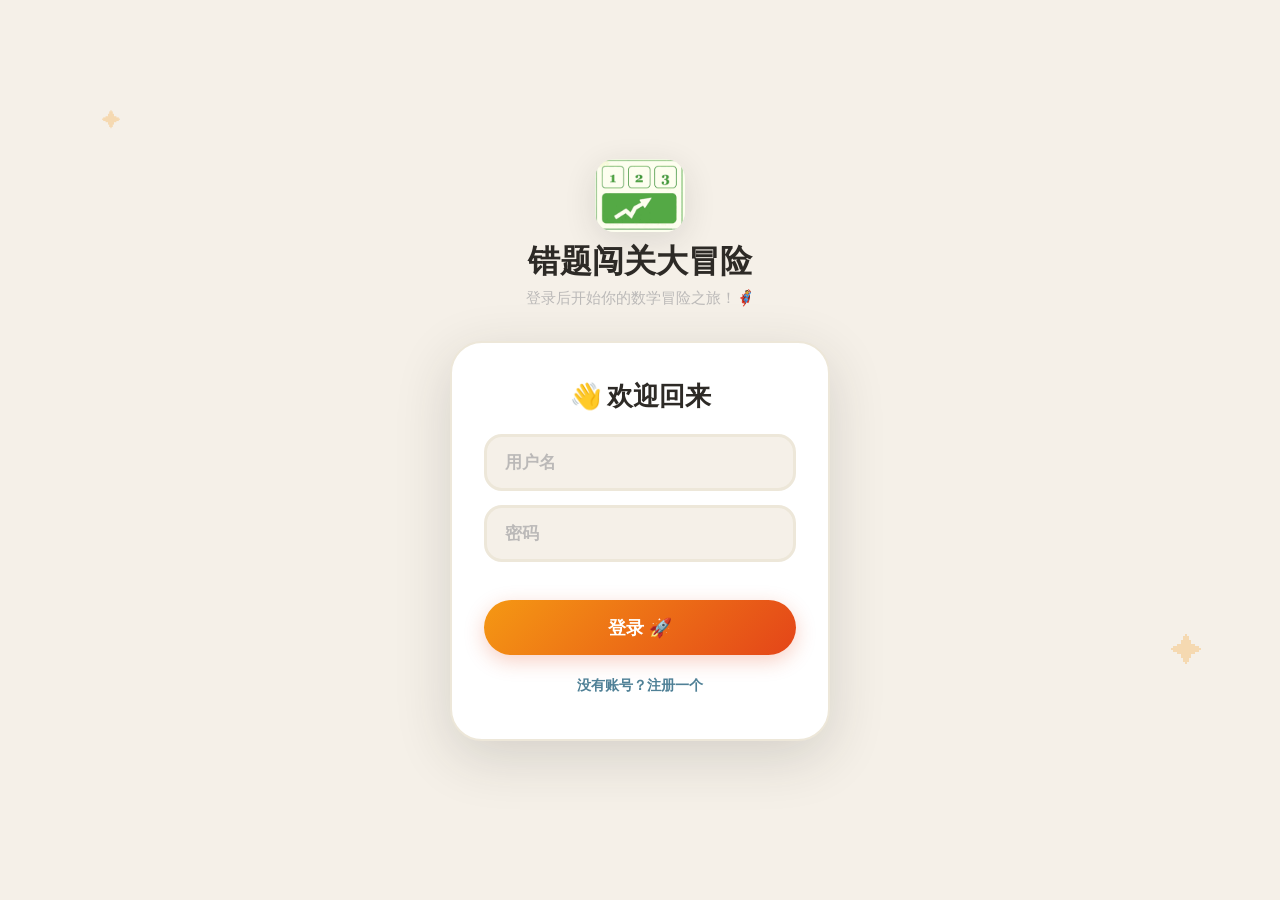
==== commit 876b2030: "UI: 关闭按钮改为醒目圆角按钮居中置底 + Logo 2.2MB→4KB 秒加载 - 关闭按钮: 宽80% 圆角边框样式, margin:auto 水平居中, padding加大 - Logo: 原" ====
--- a/index.html
+++ b/index.html
@@ -37,7 +37,7 @@
 <!-- ====== AUTH SCREEN ====== -->
 <div id="auth-screen">
   <div class="deco-stars"></div>
-  <img src="错题本软件logo设计 (4).png" alt="错题闯关大冒险" class="app-logo" />
+  <img src="logo-sm.png" alt="错题闯关大冒险" class="app-logo" />
   <h1>错题<span class="highlight">闯关</span>大冒险</h1>
   <p class="subtitle">登录后开始你的数学冒险之旅！🦸</p>
 
@@ -83,7 +83,7 @@
     </div>
   </div>
 
-  <img src="错题本软件logo设计 (4).png" alt="错题闯关大冒险" class="app-logo app-logo-sm" />
+  <img src="logo-sm.png" alt="错题闯关大冒险" class="app-logo app-logo-sm" />
   <h1>错题<span class="highlight">闯关</span>大冒险</h1>
   <p class="subtitle">选择关卡，消灭错题怪兽，变成数学小超人！🦸</p>
   <div class="level-preview">
--- a/style.css
+++ b/style.css
@@ -790,11 +790,23 @@
 }
 .add-card .add-submit-btn:hover { transform: translateY(-2px); box-shadow: 0 10px 28px rgba(79,128,150,0.35); }
 .add-card .add-cancel-btn {
-  background: none; border: none;
-  color: var(--brown-lt); font-size: 0.9rem; cursor: pointer;
-  font-family: var(--font-body); font-weight: 700;
-}
-.add-card .add-cancel-btn:hover { color: var(--brown-md); }
+  display: block;
+  width: 80%;
+  max-width: 280px;
+  margin: 16px auto 4px;
+  padding: 14px 0;
+  background: none;
+  border: 2px solid var(--brown-lt);
+  border-radius: 50px;
+  color: var(--brown-md);
+  font-size: 1rem;
+  font-weight: 800;
+  cursor: pointer;
+  font-family: var(--font-body);
+  letter-spacing: 0.04em;
+  transition: all 0.18s;
+}
+.add-card .add-cancel-btn:hover { background: var(--cream2); border-color: var(--brown-md); color: var(--brown-dk); transform: translateY(-1px); }
 .add-card .add-history { margin-top: 16px; text-align: left; max-height: 120px; overflow-y: auto; }
 .add-card .add-history-item {
   display: flex; align-items: center; gap: 6px;
